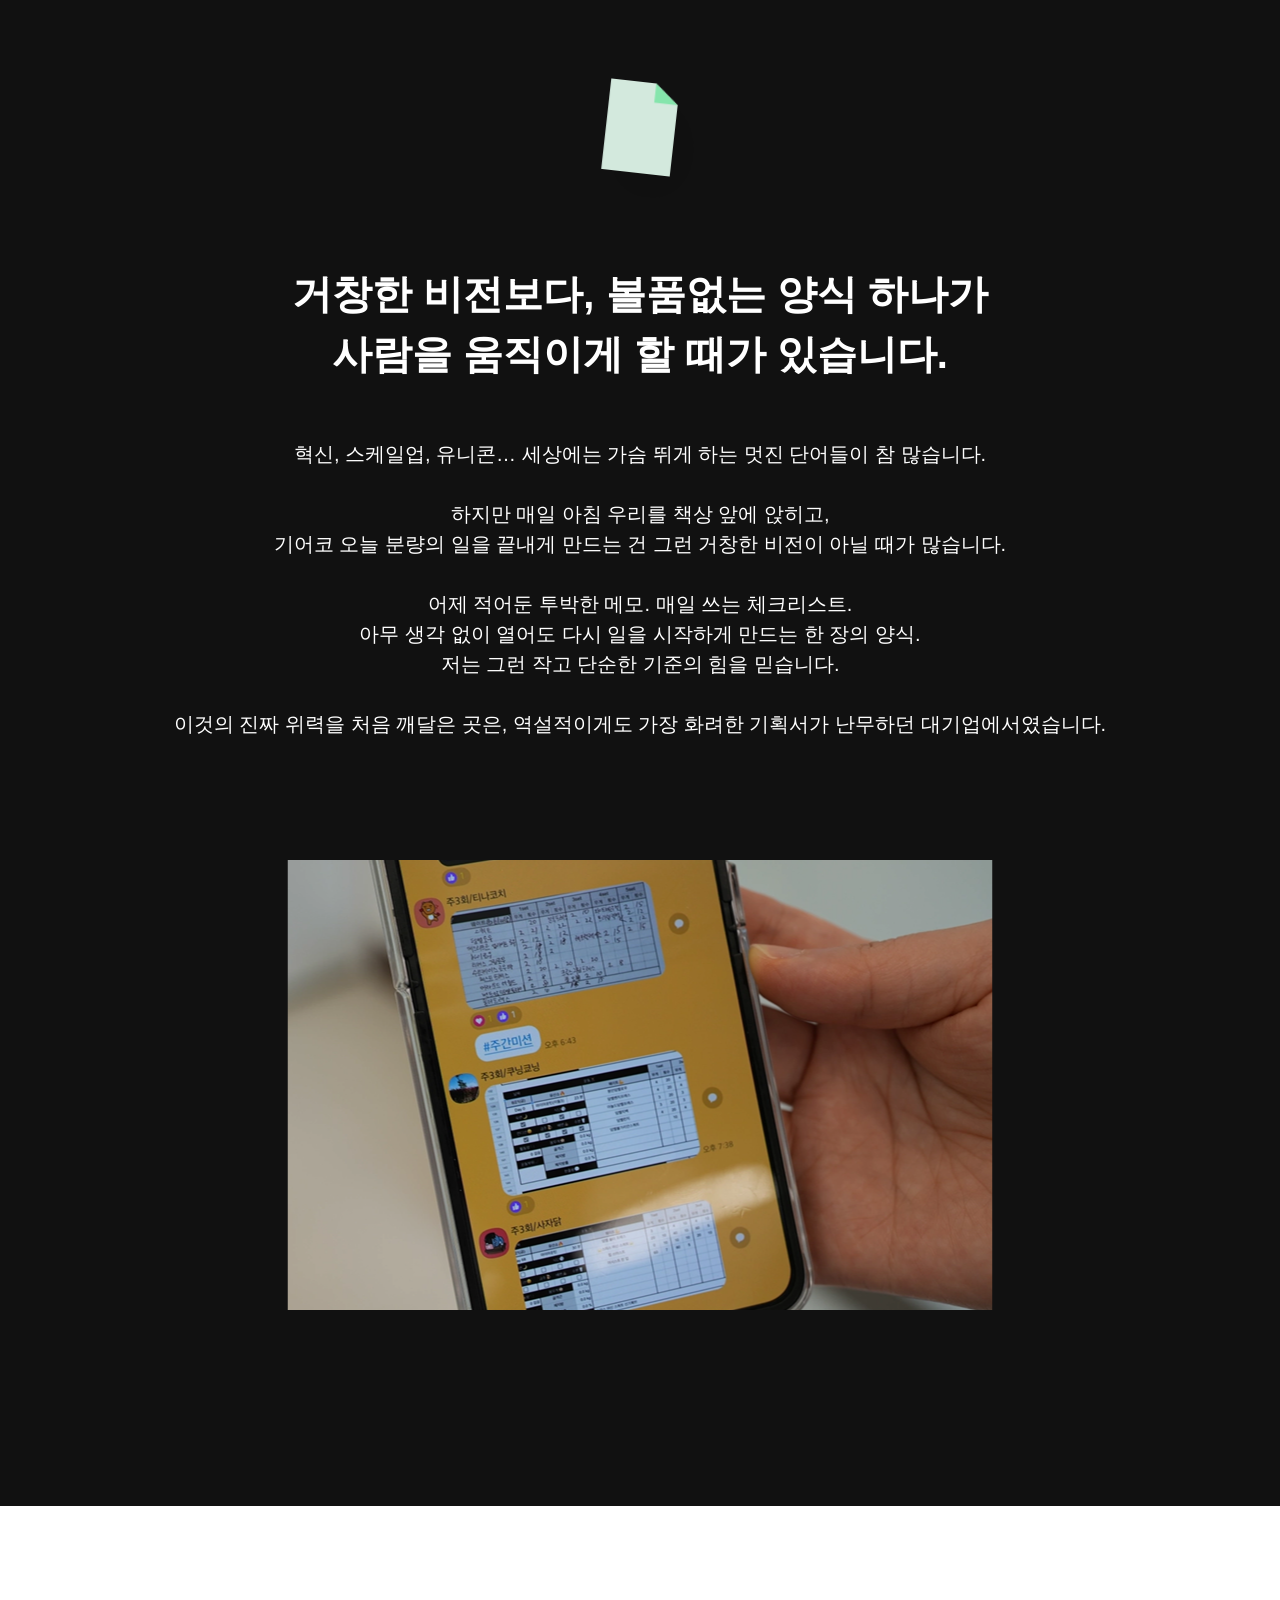
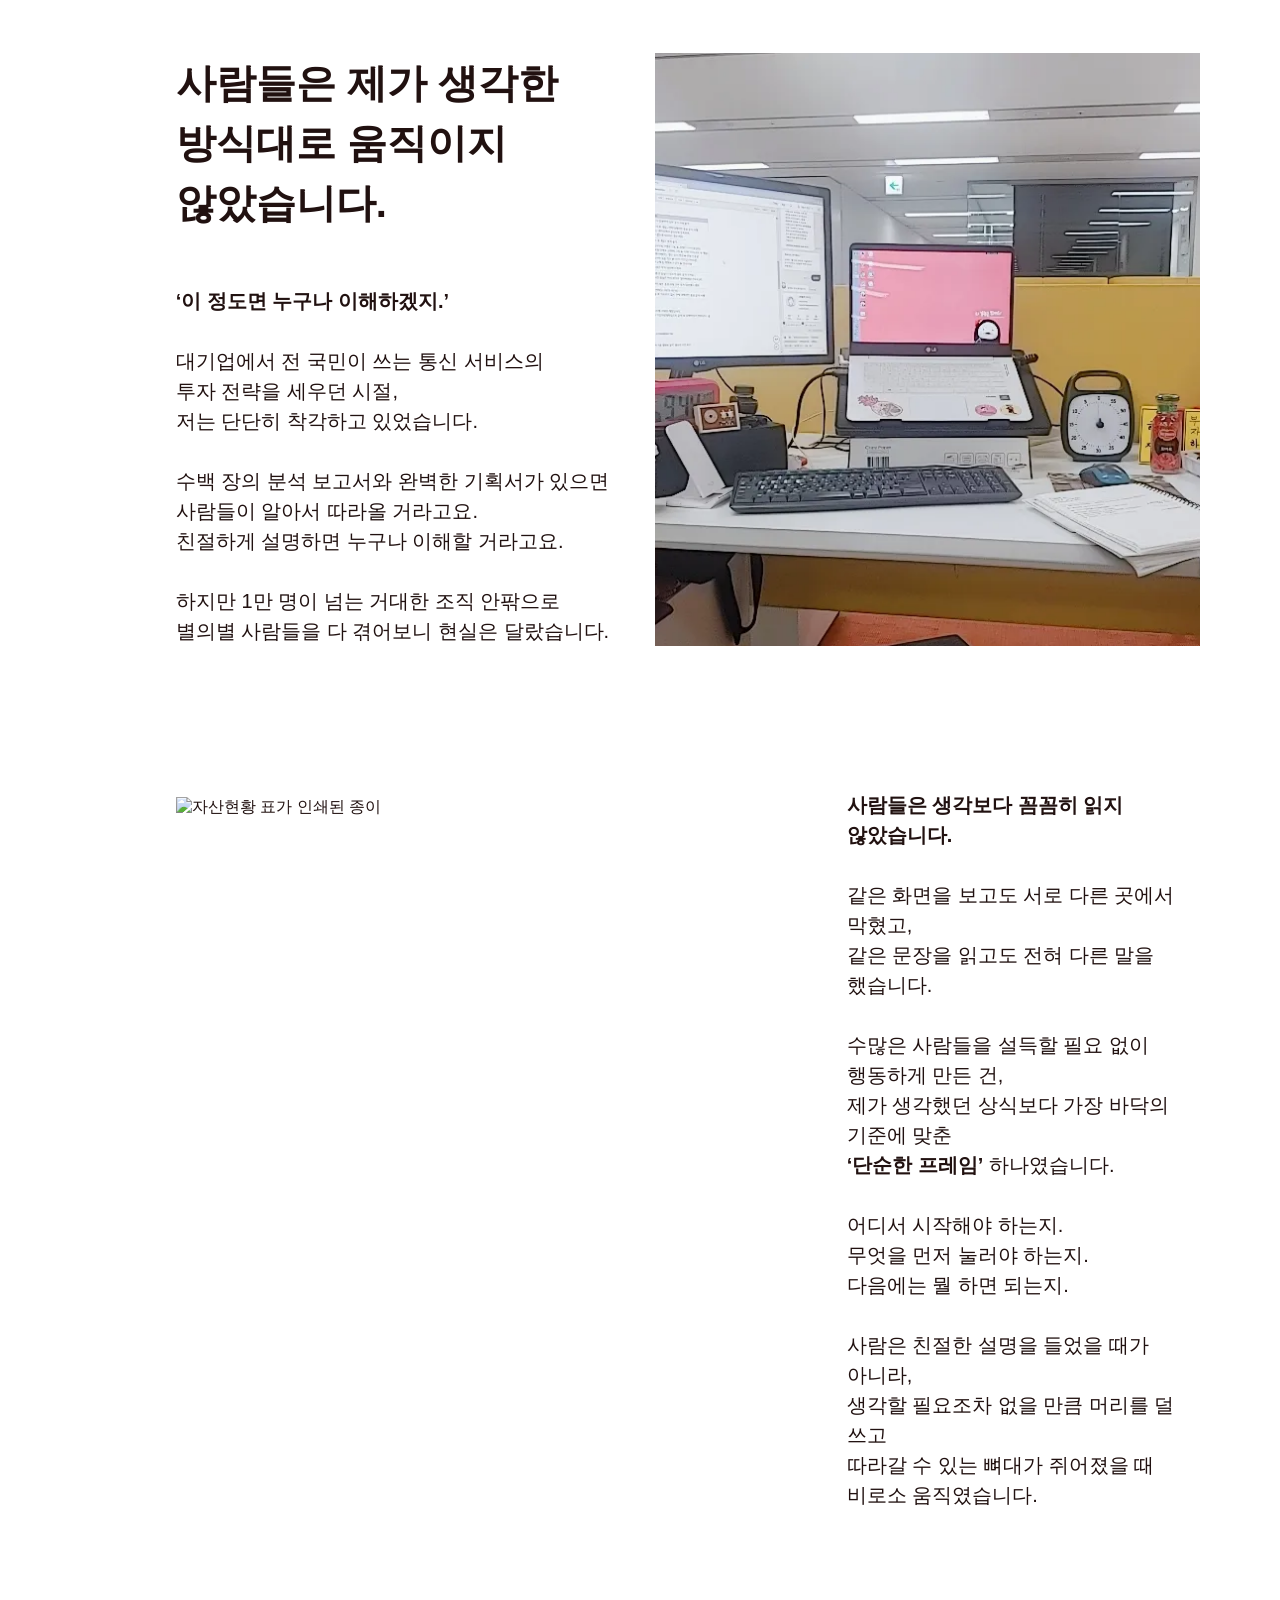
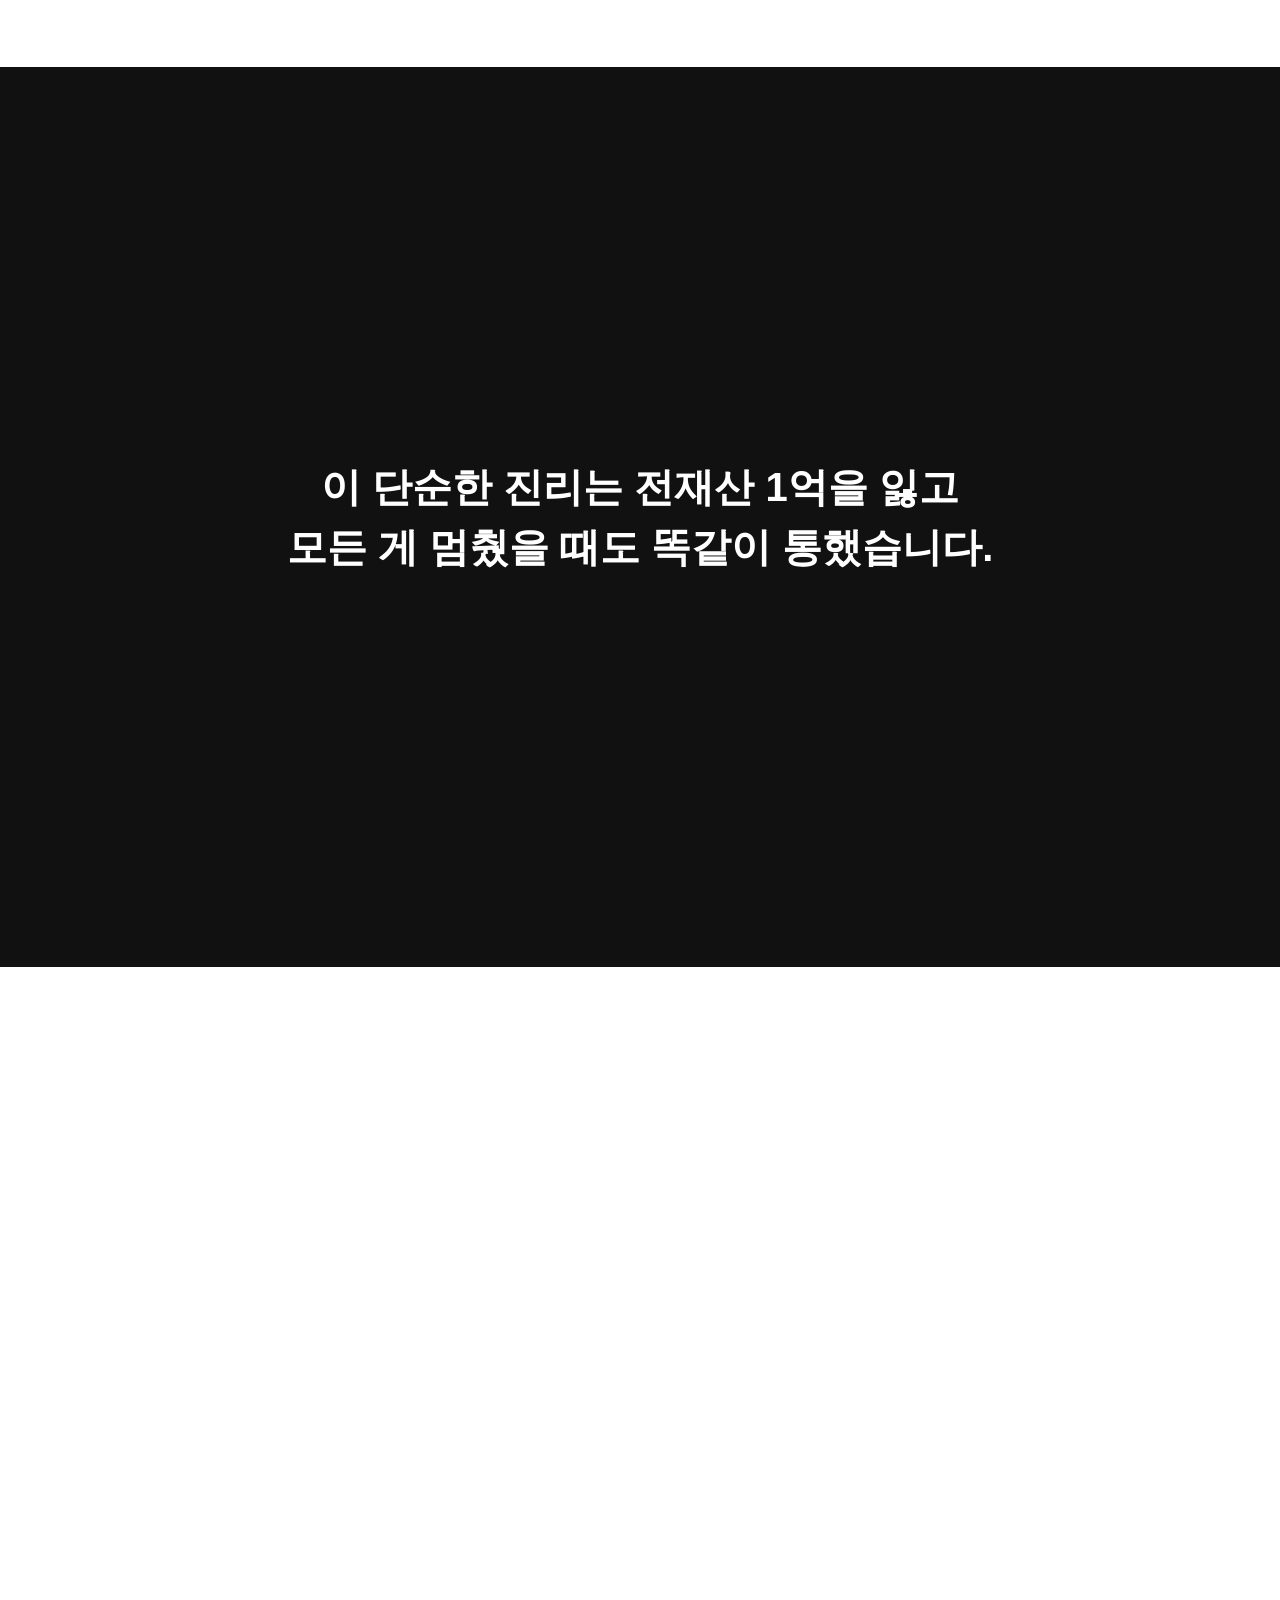
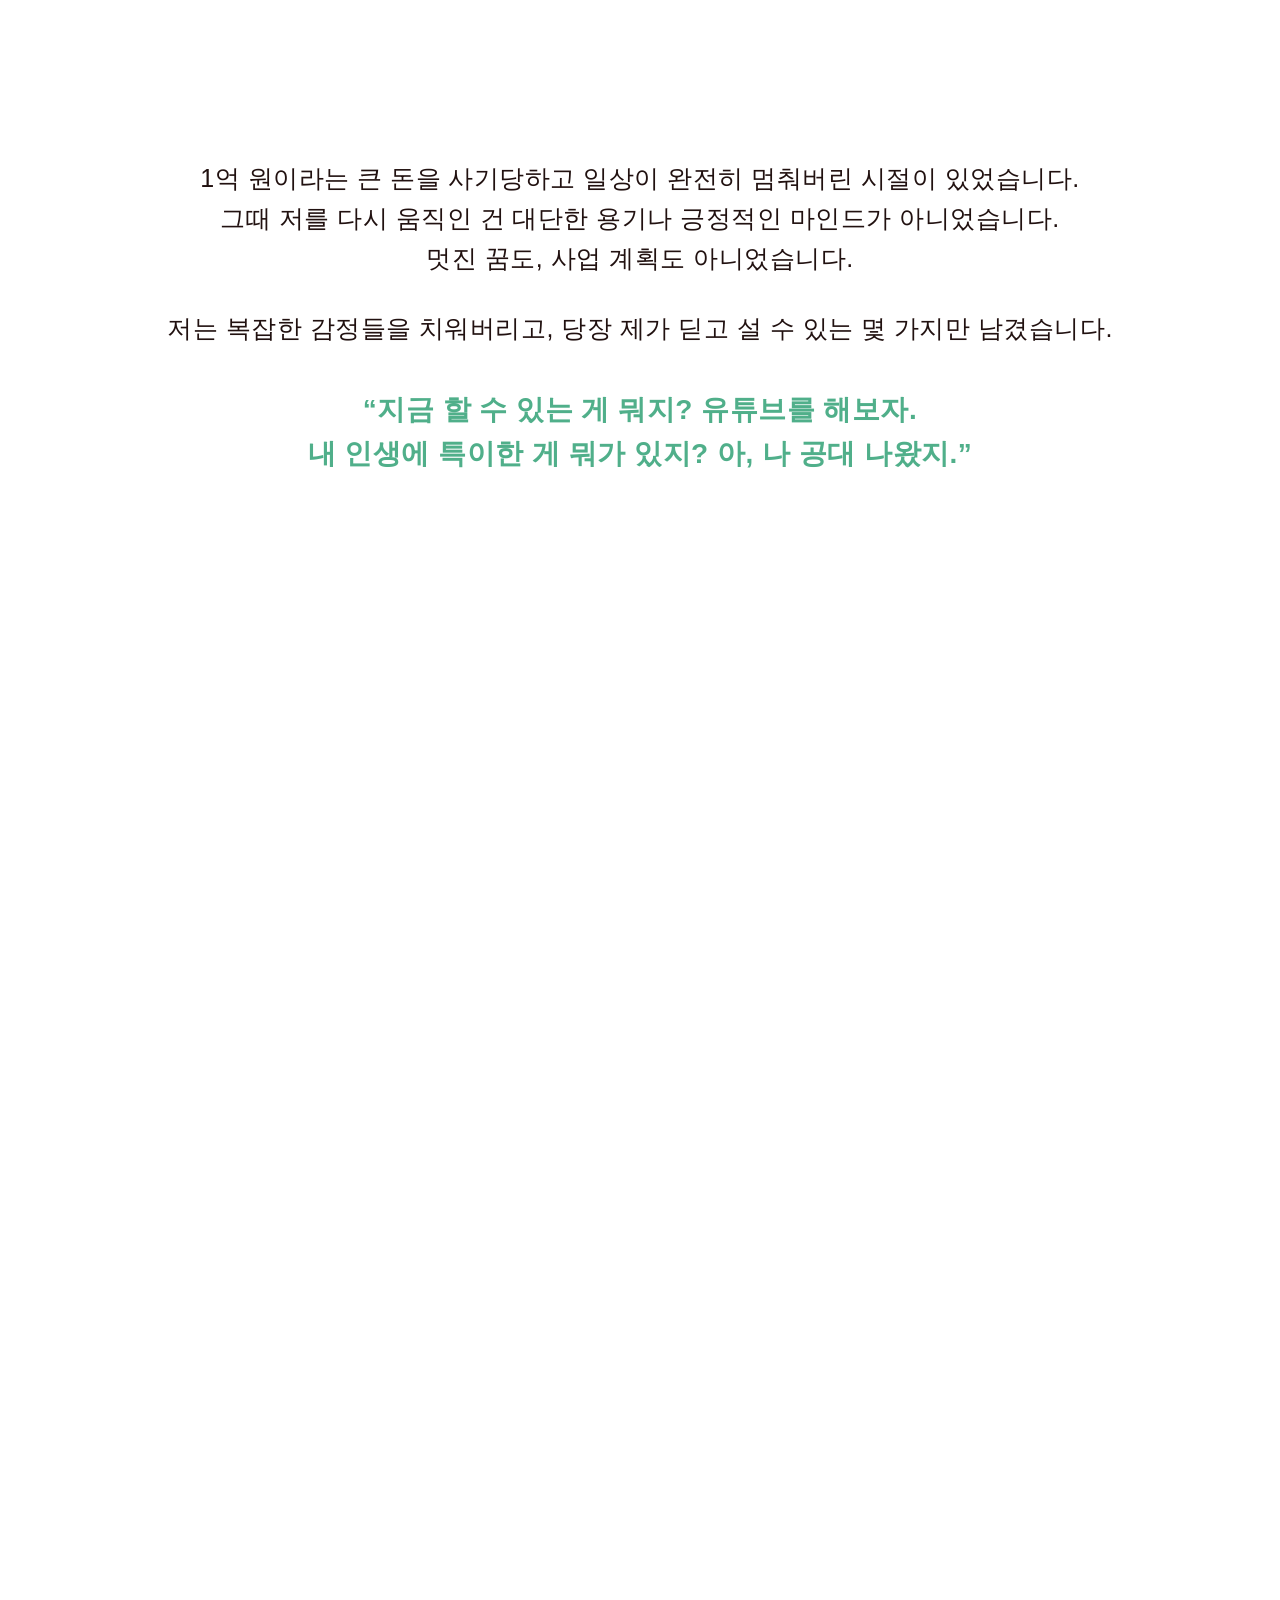
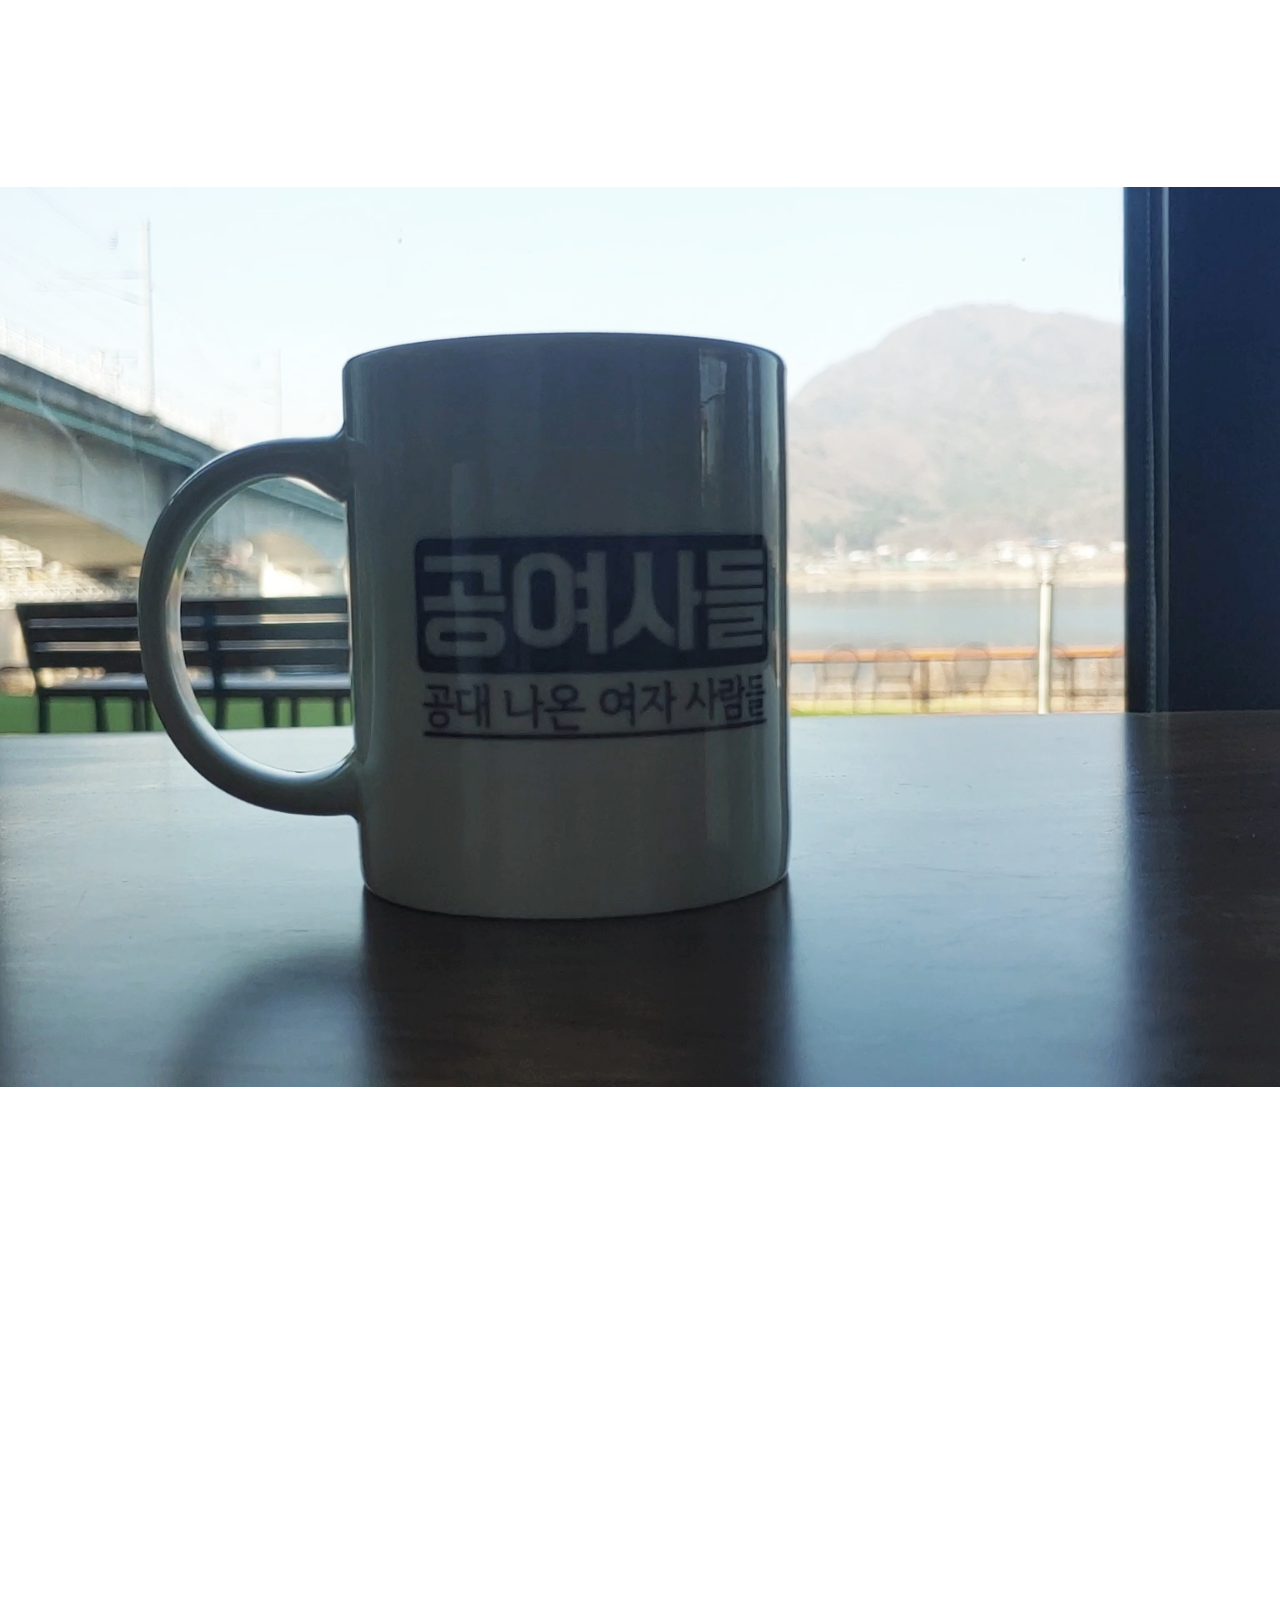
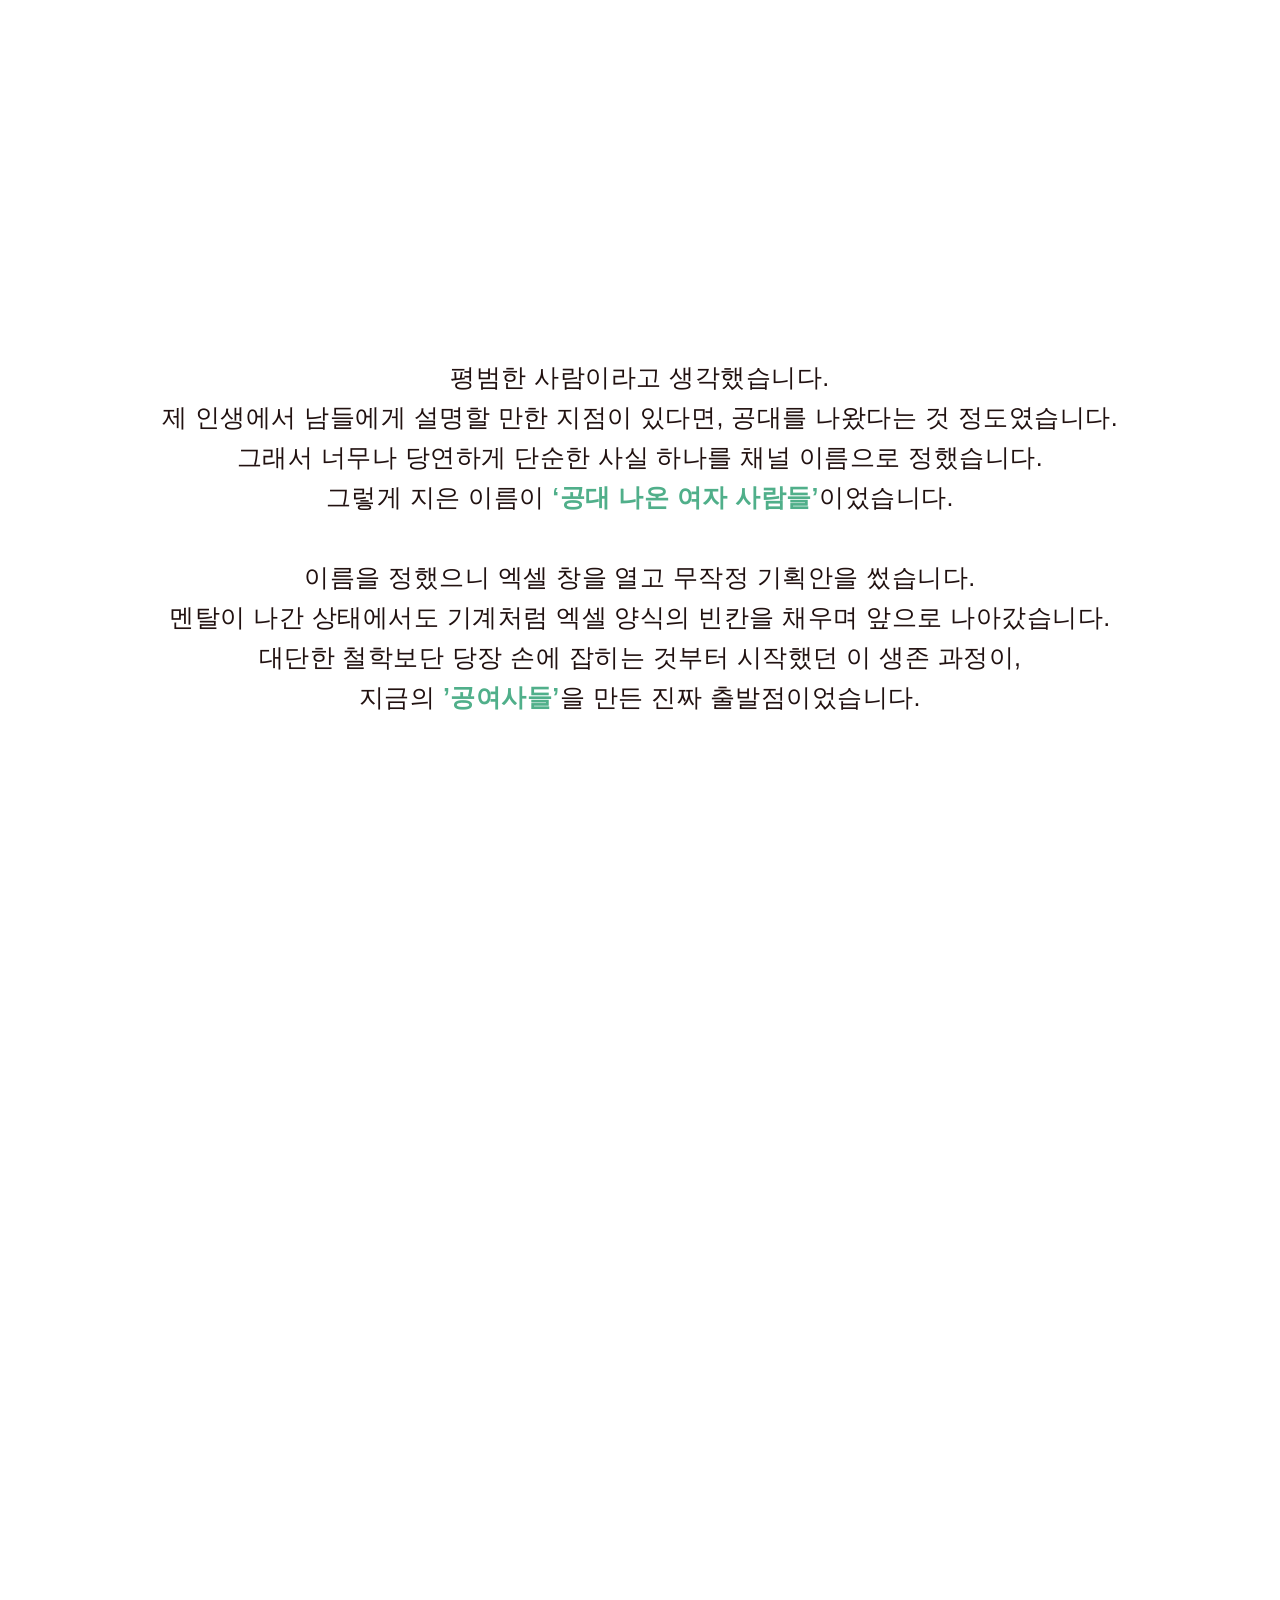
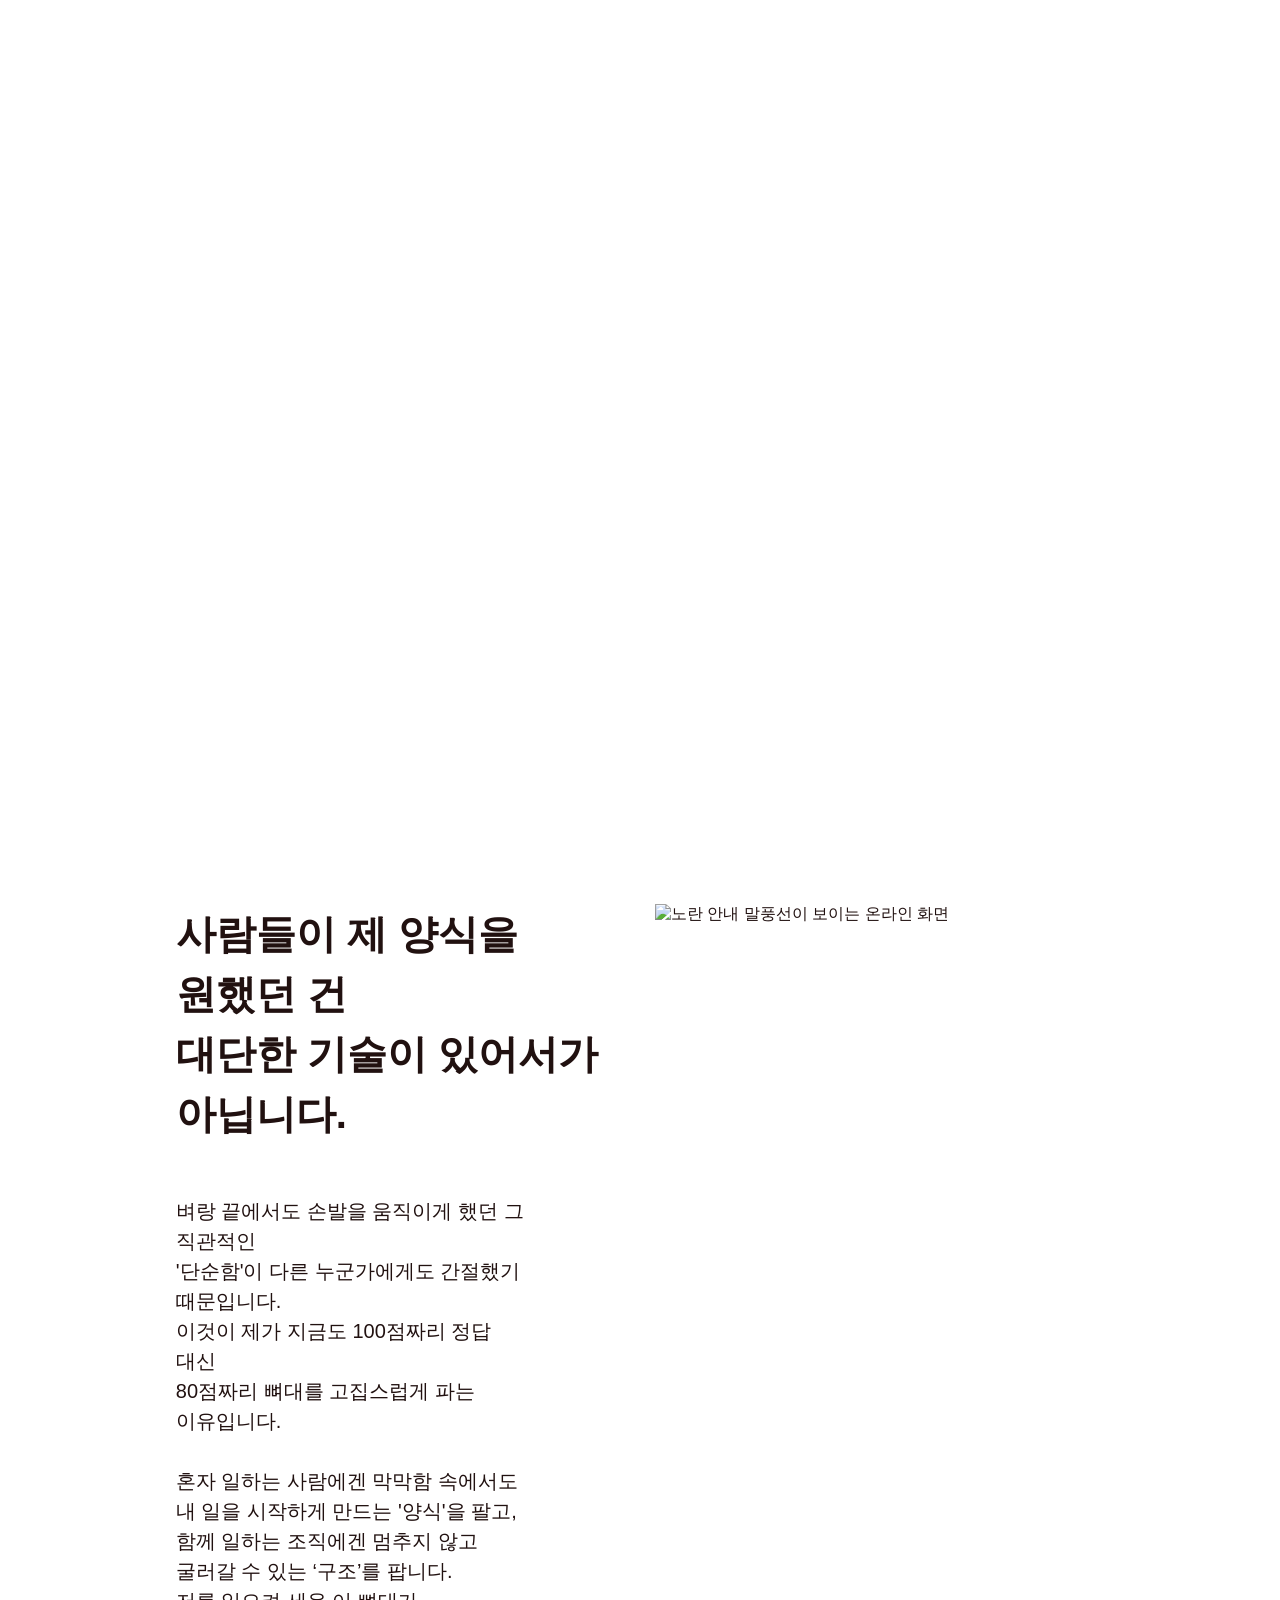
==== index.html @ fac56fa8 "Deploy founder story page" ====
<!doctype html>
<html lang="ko">
  <head>
    <meta charset="utf-8">
    <meta name="viewport" content="width=device-width, initial-scale=1">
    <title>공여사들 | 창립자 스토리</title>
    <link rel="stylesheet" href="styles.css">
  </head>
  <body>
    <div class="page-shell">
      <main>
      <section class="hero dark-section" id="about" data-effect="hero">
        <div class="paper-mark" aria-hidden="true">
          <svg viewBox="0 0 140.09 185" xmlns="http://www.w3.org/2000/svg" role="presentation" focusable="false">
            <polygon points=".09 0 .09 185 140.09 185 140.09 39 92.09 0 .09 0" fill="#d3e9dd"/>
            <path d="M140.09,39h-48V0l48,39Z" fill="#85e5ac"/>
          </svg>
        </div>
        <div class="copy copy-center editorial-copy">
          <h1>거창한 비전보다, 볼품없는 양식 하나가<br>사람을 움직이게 할 때가 있습니다.</h1>
          <p>혁신, 스케일업, 유니콘… 세상에는 가슴 뛰게 하는 멋진 단어들이 참 많습니다.</p>
          <p>하지만 매일 아침 우리를 책상 앞에 앉히고,<br>기어코 오늘 분량의 일을 끝내게 만드는 건 그런 거창한 비전이 아닐 때가 많습니다.</p>
          <p>어제 적어둔 투박한 메모. 매일 쓰는 체크리스트.<br>아무 생각 없이 열어도 다시 일을 시작하게 만드는 한 장의 양식.<br>저는 그런 작고 단순한 기준의 힘을 믿습니다.</p>
          <p>이것의 진짜 위력을 처음 깨달은 곳은, 역설적이게도 가장 화려한 기획서가 난무하던 대기업에서였습니다.</p>
        </div>
        <figure class="hero-phone">
          <img src="1.png?v=20260605-1317" alt="스마트폰 화면 속 공유된 업무 양식 이미지">
        </figure>
      </section>

      <section class="split-section light-section" id="template">
        <div class="copy">
          <h2>사람들은 제가 생각한<br>방식대로 움직이지 않았습니다.</h2>
          <p><strong>‘이 정도면 누구나 이해하겠지.’</strong></p>
          <p>대기업에서 전 국민이 쓰는 통신 서비스의<br>투자 전략을 세우던 시절,<br>저는 단단히 착각하고 있었습니다.</p>
          <p>수백 장의 분석 보고서와 완벽한 기획서가 있으면<br>사람들이 알아서 따라올 거라고요.<br>친절하게 설명하면 누구나 이해할 거라고요.</p>
          <p>하지만 1만 명이 넘는 거대한 조직 안팎으로<br>별의별 사람들을 다 겪어보니 현실은 달랐습니다.</p>
        </div>
        <figure class="image-card reveal reveal-from-right">
          <img src="2.jpg?v=20260605-1317" alt="사무실 책상과 모니터가 놓인 업무 공간">
        </figure>
        <figure class="image-card reveal reveal-from-left">
          <img src="3.png?v=20260605-1317" alt="자산현황 표가 인쇄된 종이">
        </figure>
        <div class="copy">
          <p><strong>사람들은 생각보다 꼼꼼히 읽지 않았습니다.</strong></p>
          <p>같은 화면을 보고도 서로 다른 곳에서 막혔고,<br>같은 문장을 읽고도 전혀 다른 말을 했습니다.</p>
          <p>수많은 사람들을 설득할 필요 없이 행동하게 만든 건,<br>제가 생각했던 상식보다 가장 바닥의 기준에 맞춘<br><strong>‘단순한 프레임’</strong> 하나였습니다.</p>
          <p>어디서 시작해야 하는지.<br>무엇을 먼저 눌러야 하는지.<br>다음에는 뭘 하면 되는지.</p>
          <p>사람은 친절한 설명을 들었을 때가 아니라,<br>생각할 필요조차 없을 만큼 머리를 덜 쓰고<br>따라갈 수 있는 뼈대가 쥐어졌을 때<br>비로소 움직였습니다.</p>
        </div>
      </section>

      <section class="system-title dark-section" id="system" data-effect="panel">
        <div class="copy copy-center editorial-copy">
          <h2>이 단순한 진리는 전재산 1억을 잃고<br>모든 게 멈췄을 때도 똑같이 통했습니다.</h2>
        </div>
      </section>

      <section class="system-image-section">
        <figure class="wide-image rise-image image-four-rise">
          <img src="4.png?v=20260605-1317" alt="노트북 화면에 열린 스프레드시트 업무표">
        </figure>
      </section>

      <section class="quote-section light-section system-quote" data-effect="cover-panel">
        <div class="quote editorial-copy">
          <p>1억 원이라는 큰 돈을 사기당하고 일상이 완전히 멈춰버린 시절이 있었습니다.<br>그때 저를 다시 움직인 건 대단한 용기나 긍정적인 마인드가 아니었습니다.<br>멋진 꿈도, 사업 계획도 아니었습니다.</p>
          <p>저는 복잡한 감정들을 치워버리고, 당장 제가 딛고 설 수 있는 몇 가지만 남겼습니다.</p>
          <strong class="quote-punch reveal">“지금 할 수 있는 게 뭐지? 유튜브를 해보자.<br>내 인생에 특이한 게 뭐가 있지? 아, 나 공대 나왔지.”</strong>
        </div>
      </section>

      <section class="image-panel image-five-section light-section" id="blog">
        <figure class="full-image">
          <img src="5.png?v=20260605-1317" alt="창가에 놓인 공여사들 머그컵">
        </figure>
      </section>

      <section class="text-panel origin-text-section light-section">
        <div class="copy copy-center editorial-copy">
          <p>평범한 사람이라고 생각했습니다.<br>제 인생에서 남들에게 설명할 만한 지점이 있다면, 공대를 나왔다는 것 정도였습니다.<br>그래서 너무나 당연하게 단순한 사실 하나를 채널 이름으로 정했습니다.<br>그렇게 지은 이름이 <strong>‘공대 나온 여자 사람들’</strong>이었습니다.</p>
          <p>이름을 정했으니 엑셀 창을 열고 무작정 기획안을 썼습니다.<br>멘탈이 나간 상태에서도 기계처럼 엑셀 양식의 빈칸을 채우며 앞으로 나아갔습니다.<br>대단한 철학보단 당장 손에 잡히는 것부터 시작했던 이 생존 과정이,<br>지금의 <strong>’공여사들’</strong>을 만든 진짜 출발점이었습니다.</p>
        </div>
      </section>

      <section class="image-panel image-six-section light-section horizontal-cover">
        <div class="horizontal-cover-inner">
          <div class="image-six-caption">
            <p>만약 나에게 딱 맞는 자동차를 원하는 사람한테<br>'네가 타고 싶은 차를 직접 그려봐'라고 하면,<br>제대로 그릴 수 있을까요?</p>
          </div>
          <figure class="full-image">
            <img src="6.png?v=20260605-1317" alt="자동차 내부 대시보드">
          </figure>
        </div>
      </section>

      <section class="text-panel dark-argument-section dark-section horizontal-cover">
        <div class="horizontal-cover-inner">
          <div class="copy copy-center editorial-copy">
            <h2 class="dark-slide reveal">그래서 돈을 더 준대도 100점짜리 맞춤 제작은 안 합니다.</h2>
            <p class="dark-slide reveal">제가 매일 기계처럼 채워 넣던 ‘그 양식’을 보시고<br>"돈을 두 배로 낼 테니, 완벽한 시스템을 짜주세요" 라고 찾아오시는 대표님들이 계십니다.<br>하지만 저는 타협하지 않고 오히려 기능을 덜어내라고 말씀드립니다.</p>
            <p class="dark-slide reveal">맞춤은 생각보다 가치가 없습니다. 나에게 딱 맞는 자동차를 원하는 사람한테<br>'네가 타고 싶은 차를 직접 그려봐'라고 하면, 결국 손도 못 대고 차를 포기할 거거든요.</p>
          </div>
        </div>
      </section>

      <section class="split-section light-section" id="insight">
        <div class="copy">
          <h2>사람들이 제 양식을 원했던 건<br>대단한 기술이 있어서가 아닙니다.</h2>
          <p>벼랑 끝에서도 손발을 움직이게 했던 그 직관적인<br>'단순함'이 다른 누군가에게도 간절했기 때문입니다.<br>이것이 제가 지금도 100점짜리 정답 대신<br>80점짜리 뼈대를 고집스럽게 파는 이유입니다.</p>
          <p>혼자 일하는 사람에겐 막막함 속에서도<br>내 일을 시작하게 만드는 '양식'을 팔고,<br>함께 일하는 조직에겐 멈추지 않고<br>굴러갈 수 있는 ‘구조’를 팝니다.<br>저를 일으켜 세운 이 뼈대가,<br>시작을 앞당기고 끝까지 지속하게 만드는<br>현실적인 무기가 되길 바라면서요.</p>
        </div>
        <figure class="image-card">
          <img src="7.png?v=20260605-1317" alt="노란 안내 말풍선이 보이는 온라인 화면">
        </figure>
      </section>

      <section class="closing light-section">
        <div class="copy copy-center">
          <h2 class="closing-title reveal">앞으로도 제 고집은 변하지 않을 겁니다.</h2>
        </div>
        <figure class="wide-image soft">
          <img src="8.jpg?v=20260605-1317" alt="포스트잇이 붙은 책상 너머 업무 중인 사람">
        </figure>
      </section>

      <section class="motion-scroll-section" aria-label="도형 스크롤 모션">
        <div class="motion-scroll-sticky">
          <div class="motion-copy" aria-live="polite">
            <h2 class="motion-copy-line" data-copy-index="0">버리고</h2>
            <h2 class="motion-copy-line" data-copy-index="1">남기고</h2>
            <h2 class="motion-copy-line" data-copy-index="2">고정하고</h2>
          </div>
          <svg class="motion-canvas" viewBox="0 0 944 708" overflow="visible" role="img" aria-label="흩어진 도형이 원형 시스템으로 정돈되는 스크롤 모션">
            <g class="non-circle-layer"></g>
            <g class="morph-layer"></g>
            <g class="circle-layer"></g>
            <g class="disc-layer"></g>
            <g class="grid-piece-layer"></g>
            <g class="grid-fill-layer"></g>
            <g class="grid-line-layer"></g>
          </svg>
        </div>
      </section>
      </main>
    </div>

    <script src="script.js"></script>
    <script type="module" src="motion-scroll.js"></script>
  </body>
</html>
---- styles.css ----
:root {
  --ink: #211110;
  --dark: #111;
  --paper: #fff;
  --green: #50af8a;
  --page-margin: 80px;
  --grid-gap: 30px;
  --grid-column: calc((100vw - var(--page-margin) * 2 - var(--grid-gap) * 11) / 12);
  --font-body: "Pretendard Variable", "Pretendard", "Apple SD Gothic Neo", "Noto Sans KR", sans-serif;
  --body-size: 20px;
  --body-line: 30px;
  --quote-size: 25px;
  --quote-line: 40px;
  --heading-size: 40px;
  --heading-line: 60px;
  --full-image-hold: 600px;
}

* {
  box-sizing: border-box;
}

html {
  scroll-behavior: smooth;
}

body {
  margin: 0;
  overflow-x: hidden;
  background: var(--paper);
  color: var(--ink);
  font-family: var(--font-body);
  letter-spacing: 0;
  word-break: keep-all;
}

img {
  display: block;
  width: 100%;
  height: 100%;
  object-fit: cover;
}

.page-shell,
main {
  width: 100%;
}

.dark-section {
  background: var(--dark);
  color: #fff;
}

.light-section {
  background: var(--paper);
  color: var(--ink);
}

.copy,
.quote {
  font-size: var(--body-size);
  font-weight: 300;
  line-height: var(--body-line);
}

.light-section .copy,
.light-section .quote {
  font-weight: 400;
}

.light-section strong {
  font-weight: 600;
}

h1,
h2,
p {
  margin: 0;
}

h1,
h2 {
  font-size: var(--heading-size);
  font-weight: 600;
  line-height: var(--heading-line);
  letter-spacing: 0;
}

p + p {
  margin-top: 30px;
}

.copy-center {
  text-align: center;
}

.editorial-copy p,
.editorial-copy strong {
  text-wrap: balance;
}

.hero {
  position: relative;
  min-height: 1506px;
  padding: 0 var(--page-margin);
}

.paper-mark {
  position: absolute;
  top: 82px;
  left: 50%;
  width: 75px;
  height: 91px;
  margin-left: -37.5px;
  transform-origin: 50% 50%;
  animation: paper-intro-sway 2.35s cubic-bezier(.34, 1.56, .64, 1) .14s both;
  backface-visibility: hidden;
}

.paper-mark svg {
  display: block;
  width: 100%;
  height: 100%;
  object-fit: contain;
  filter: drop-shadow(14px 18px 24px rgba(0, 0, 0, .16));
  shape-rendering: auto;
  transform: translateZ(0);
}

@keyframes paper-intro-sway {
  0% {
    transform: rotate(-10deg) scale(.985);
  }

  18% {
    transform: rotate(14deg) scale(1.012);
  }

  35% {
    transform: rotate(2deg) scale(.996);
  }

  52% {
    transform: rotate(10.5deg) scale(1.006);
  }

  70% {
    transform: rotate(4.7deg) scale(.998);
  }

  84% {
    transform: rotate(7.4deg) scale(1.002);
  }

  100% {
    transform: rotate(6.4deg) scale(1);
  }
}

.hero .editorial-copy {
  position: absolute;
  top: 264px;
  left: 50%;
  width: min(100%, 1068px);
  transform: translateX(-50%);
}

.hero h1 {
  width: min(100%, 885px);
  margin: 0 auto 55px;
}

.hero-phone {
  position: absolute;
  top: 860px;
  left: 50%;
  width: min(705px, calc(100vw - var(--page-margin) * 2));
  aspect-ratio: 705 / 450;
  margin: 0;
  overflow: hidden;
  transform: translateX(-50%);
}

.split-section {
  display: grid;
  grid-template-columns: repeat(12, minmax(0, 1fr));
  column-gap: var(--grid-gap);
  width: 100%;
  padding-inline: var(--page-margin);
  padding-bottom: 150px;
}

#template {
  min-height: 1481px;
  padding-top: 147px;
  row-gap: 151px;
}

#template > .copy:first-child {
  grid-column: 2 / span 5;
  grid-row: 1;
  align-self: start;
}

#template > .copy:first-child h2 {
  width: 100%;
  max-width: none;
  margin-bottom: 53px;
}

#template > .copy:first-child p {
  line-height: 30px;
}

#template > .copy:first-child p + p {
  margin-top: 30px;
}

#template > .image-card:nth-of-type(1) {
  grid-column: 7 / span 6;
  grid-row: 1;
  align-self: start;
  min-height: 0;
  margin: 0;
  overflow: hidden;
}

#template > .image-card:nth-of-type(1) img {
  width: 100%;
  height: 100%;
  object-fit: cover;
}

#template > .image-card:nth-of-type(1).reveal {
  transform: translateX(150px);
  transition: opacity 1.35s cubic-bezier(.55, 0, .12, 1), transform 1.35s cubic-bezier(.55, 0, .12, 1);
  will-change: opacity, transform;
}

#template > .image-card:nth-of-type(1).reveal.is-visible {
  transform: translateX(0);
}

#template > .image-card:nth-of-type(2) {
  grid-column: 2 / span 6;
  grid-row: 2;
  align-self: start;
  min-height: 0;
  margin: 0;
  overflow: hidden;
}

#template > .image-card:nth-of-type(2) img {
  width: 100%;
  height: 100%;
  object-fit: cover;
}

#template > .image-card:nth-of-type(2).reveal {
  transform: translateX(-150px);
  transition: opacity 1.35s cubic-bezier(.55, 0, .12, 1), transform 1.35s cubic-bezier(.55, 0, .12, 1);
  will-change: opacity, transform;
}

#template > .image-card:nth-of-type(2).reveal.is-visible {
  transform: translateX(0);
}

#template > .copy:last-child {
  grid-column: 9 / span 4;
  grid-row: 2;
  align-self: start;
  margin-top: -7px;
}

#template > .copy:last-child p + p {
  margin-top: 30px;
}

.system-title {
  position: sticky;
  top: 0;
  z-index: 0;
  display: grid;
  place-items: center;
  min-height: 100vh;
  height: 100vh;
  padding-inline: var(--page-margin);
  margin-bottom: var(--full-image-hold);
}

.system-title h2 {
  margin: 0;
  text-align: center;
}

.system-image-section,
.system-quote,
.image-panel,
.text-panel {
  position: sticky;
  top: 0;
  min-height: 100vh;
  height: 100vh;
}

.system-image-section {
  z-index: 1;
  background: transparent;
}

.system-quote {
  z-index: 2;
}

.image-five-section {
  z-index: 3;
}

.origin-text-section {
  z-index: 4;
}

.image-six-section {
  z-index: 5;
}

.horizontal-cover {
  --cover-x: 100vw;
  overflow: hidden;
  background: transparent;
  contain: paint;
}

.horizontal-cover-inner {
  position: absolute;
  inset: 0;
  width: 100vw;
  min-height: 100vh;
  transform: translate3d(var(--cover-x), 0, 0);
  will-change: transform;
}

.image-six-section .horizontal-cover-inner::before {
  content: "";
  position: absolute;
  inset: 0;
  z-index: 1;
  pointer-events: none;
  background:
    radial-gradient(circle at 78% 13%, rgba(255, 255, 255, .94) 0%, rgba(255, 255, 255, .78) 18%, rgba(255, 255, 255, .38) 38%, rgba(255, 255, 255, 0) 62%),
    linear-gradient(to bottom, rgba(255, 255, 255, .34), rgba(255, 255, 255, 0) 52%);
}

.image-six-caption {
  position: absolute;
  top: 112px;
  right: var(--page-margin);
  z-index: 2;
  width: calc(var(--grid-column) * 5 + var(--grid-gap) * 4);
  max-width: 610px;
  padding-left: 24px;
  border-left: 2px solid rgba(33, 17, 16, .72);
  color: var(--ink);
  text-align: left;
  pointer-events: none;
}

.image-six-caption p {
  margin: 0;
  font-size: 24px;
  font-weight: 500;
  line-height: 38px;
  letter-spacing: 0;
}

.dark-argument-section {
  z-index: 6;
}

.dark-argument-section .horizontal-cover-inner {
  display: grid;
  place-items: center;
  padding-inline: var(--page-margin);
  background: var(--dark);
}

.dark-argument-section .copy {
  position: relative;
  z-index: 1;
}

.system-image-section,
.image-panel {
  overflow: hidden;
  margin-bottom: var(--full-image-hold);
}

.system-quote,
.origin-text-section,
.dark-argument-section {
  margin-bottom: var(--full-image-hold);
}

.system-quote {
  margin-bottom: calc(var(--full-image-hold) + 420px);
}

.origin-text-section {
  margin-bottom: 320px;
}

.dark-argument-section {
  margin-bottom: 1800px;
}

.wide-image,
.full-image {
  width: 100%;
  height: 100vh;
  margin: 0;
  overflow: hidden;
}

.system-quote,
.origin-text-section,
.dark-argument-section {
  display: grid;
  place-items: center;
  padding-inline: var(--page-margin);
}

.quote,
.origin-text-section .copy-center,
.dark-argument-section p {
  width: min(100%, 1055px);
  font-size: var(--quote-size);
  line-height: var(--quote-line);
  letter-spacing: .5px;
}

.quote {
  text-align: center;
}

.quote strong {
  display: block;
  margin-top: 40px;
  color: var(--green);
  font-size: var(--quote-size);
  line-height: var(--quote-line);
}

.quote .quote-punch {
  font-size: calc(var(--quote-size) + 3px);
  line-height: calc(var(--quote-line) + 4px);
  font-weight: 700;
}

.quote .quote-punch.reveal {
  opacity: 0;
  transform: translateY(22px) scale(.985);
  transition: opacity 1.75s cubic-bezier(.22, 1, .36, 1), transform 1.75s cubic-bezier(.22, 1, .36, 1);
}

.quote .quote-punch.reveal.is-visible {
  opacity: 1;
  transform: translateY(0) scale(1);
}

.origin-text-section .copy-center p + p {
  margin-top: 40px;
}

.origin-text-section,
.origin-text-section .copy {
  color: var(--ink);
}

.origin-text-section strong {
  color: var(--green);
}

.dark-argument-section .copy {
  width: min(100%, 1301px);
  max-width: none;
  padding: 0;
  text-align: center;
}

.dark-argument-section h2 {
  margin-bottom: 38px;
}

.dark-argument-section p {
  margin-inline: auto;
  font-weight: 400;
}

.dark-argument-section p + p {
  margin-top: 18px;
}

.dark-argument-section .dark-slide.reveal {
  opacity: 0;
  transform: translateX(82px);
  transition: opacity 1.15s cubic-bezier(.55, 0, .12, 1), transform 1.15s cubic-bezier(.55, 0, .12, 1);
  will-change: opacity, transform;
}

.dark-argument-section.is-title-visible h2.dark-slide.reveal,
.dark-argument-section.is-body-one-visible p.dark-slide.reveal:nth-of-type(1),
.dark-argument-section.is-body-two-visible p.dark-slide.reveal:nth-of-type(2) {
  opacity: 1;
  transform: translateX(0);
}

#insight {
  position: relative;
  z-index: 7;
  background: var(--paper);
  min-height: 922px;
  padding-top: 197px;
}

#insight > .copy:first-child {
  grid-column: 2 / span 4;
  align-self: start;
}

#insight > .copy:first-child h2 {
  width: max-content;
  max-width: calc(var(--grid-column) * 5 + var(--grid-gap) * 4);
  margin-bottom: 52px;
}

#insight > .image-card {
  grid-column: 7 / span 6;
  align-self: start;
  min-height: 0;
  margin: 0;
  overflow: hidden;
}

#insight > .image-card img {
  width: 100%;
  height: 100%;
  object-fit: cover;
}

.closing {
  position: relative;
  z-index: 8;
  background: var(--paper);
  min-height: 966px;
  padding-top: 0;
  text-align: center;
}

.closing .copy-center {
  position: relative;
  z-index: 2;
  width: min(100%, 705px);
  margin: 0 auto;
  padding-top: 0;
}

.closing-title.reveal {
  opacity: 0;
  transform: translateY(34px);
  transition: opacity 1.85s cubic-bezier(.22, 1, .36, 1), transform 1.85s cubic-bezier(.22, 1, .36, 1);
  will-change: opacity, transform;
}

.closing-title.reveal.is-visible {
  opacity: 1;
  transform: translateY(0);
}

.closing .soft {
  position: relative;
  width: 100%;
  height: 100vh;
  margin-top: 14px;
  filter: none;
}

.closing .soft::before {
  content: "";
  position: absolute;
  inset: 0;
  z-index: 1;
  pointer-events: none;
  background: linear-gradient(to bottom, #fff 0%, rgba(255, 255, 255, .96) 7%, rgba(255, 255, 255, 0) 40%);
}

.closing .soft img {
  position: relative;
  z-index: 0;
}

.motion-scroll-section {
  position: relative;
  z-index: 9;
  min-height: 720vh;
  background: var(--paper);
}

.motion-scroll-sticky {
  position: sticky;
  top: 0;
  display: grid;
  place-items: center;
  width: min(100vw, 1180px);
  height: 100vh;
  min-height: 620px;
  margin: 0 auto;
  overflow: hidden;
}

.motion-canvas {
  display: block;
  width: 100%;
  height: 100%;
  overflow: visible;
}

.motion-copy {
  position: absolute;
  top: clamp(54px, 9vh, 104px);
  left: 50%;
  z-index: 2;
  width: min(86vw, 760px);
  min-height: 72px;
  transform: translateX(-50%);
  text-align: center;
  pointer-events: none;
}

.motion-copy-line {
  position: absolute;
  inset: 0;
  margin: 0;
  color: var(--ink);
  font-size: clamp(30px, 4.2vw, 40px);
  font-weight: 600;
  line-height: 1.5;
  letter-spacing: 0;
  opacity: 0;
  transform: none;
  will-change: opacity;
}

.shape-node,
.goo-merge,
.goo-node,
.morph-asset,
.grid-piece,
.grid-cell,
.disc-node,
.grid-line {
  will-change: transform, opacity, fill, d;
}

.shape-node {
  transform-box: fill-box;
  transform-origin: center;
}

.goo-merge,
.goo-node,
.disc-node,
.grid-piece,
.grid-cell {
  fill: #85e5ac;
}

.grid-cell {
  stroke: none;
}

.grid-line {
  stroke: #111;
  stroke-width: 1.85;
  fill: none;
  stroke-linecap: butt;
  stroke-linejoin: miter;
  shape-rendering: geometricPrecision;
  vector-effect: non-scaling-stroke;
}

.reveal {
  opacity: 0;
  transform: translateY(28px);
  transition: opacity .8s ease, transform .8s ease;
}

.copy.reveal,
.quote.reveal {
  opacity: 1;
  transform: none;
  transition: none;
}

.hero-phone.reveal {
  transform: translate(-50%, 120px);
  transition: opacity 1s cubic-bezier(.22, 1, .36, 1), transform 1s cubic-bezier(.22, 1, .36, 1);
}

.image-four-rise.reveal {
  opacity: 1;
  transform: translateY(100vh);
  transition: none;
  will-change: transform;
}

.reveal-from-right {
  transform: translateX(72px);
}

.reveal-from-left {
  transform: translateX(-72px);
}

.reveal.is-visible {
  opacity: 1;
  transform: translateY(0);
}

.hero-phone.reveal.is-visible {
  transform: translate(-50%, 0);
}

.reveal-from-right.is-visible,
.reveal-from-left.is-visible {
  transform: translateX(0);
}

@media (max-width: 1100px) {
  :root {
    --heading-size: 34px;
    --heading-line: 50px;
    --quote-size: 21px;
    --quote-line: 34px;
  }
}

@media (max-width: 820px) {
  :root {
    --body-size: 16px;
    --body-line: 26px;
    --heading-size: 28px;
    --heading-line: 40px;
    --quote-size: 18px;
    --quote-line: 30px;
  }

  .hero {
    min-height: auto;
    padding-top: 72px;
    padding-bottom: 92px;
  }

  .paper-mark {
    width: 70px;
    height: 90px;
    margin-left: -35px;
  }

  .hero .editorial-copy {
    margin-top: 48px;
  }

  .hero-phone {
    margin-top: 72px;
  }

  .image-six-caption {
    top: 72px;
    right: var(--page-margin);
    left: var(--page-margin);
    width: auto;
    max-width: none;
  }

  .image-six-caption p {
    font-size: 18px;
    line-height: 30px;
  }

  .split-section {
    grid-template-columns: 1fr;
    padding-inline: var(--page-margin);
  }

  #template,
  #insight {
    min-height: auto;
    padding-top: 88px;
    padding-bottom: 88px;
    row-gap: 48px;
  }

  #template > *,
  #insight > * {
    grid-column: 1 !important;
    grid-row: auto !important;
  }

  #template > .copy:first-child h2,
  #insight > .copy:first-child h2 {
    width: auto;
    max-width: none;
  }

  .system-title {
    min-height: 300px;
  }

  .system-image-section,
  .system-quote,
  .image-panel,
  .text-panel,
  .wide-image,
  .full-image {
    min-height: 100vh;
    height: 100vh;
  }
}
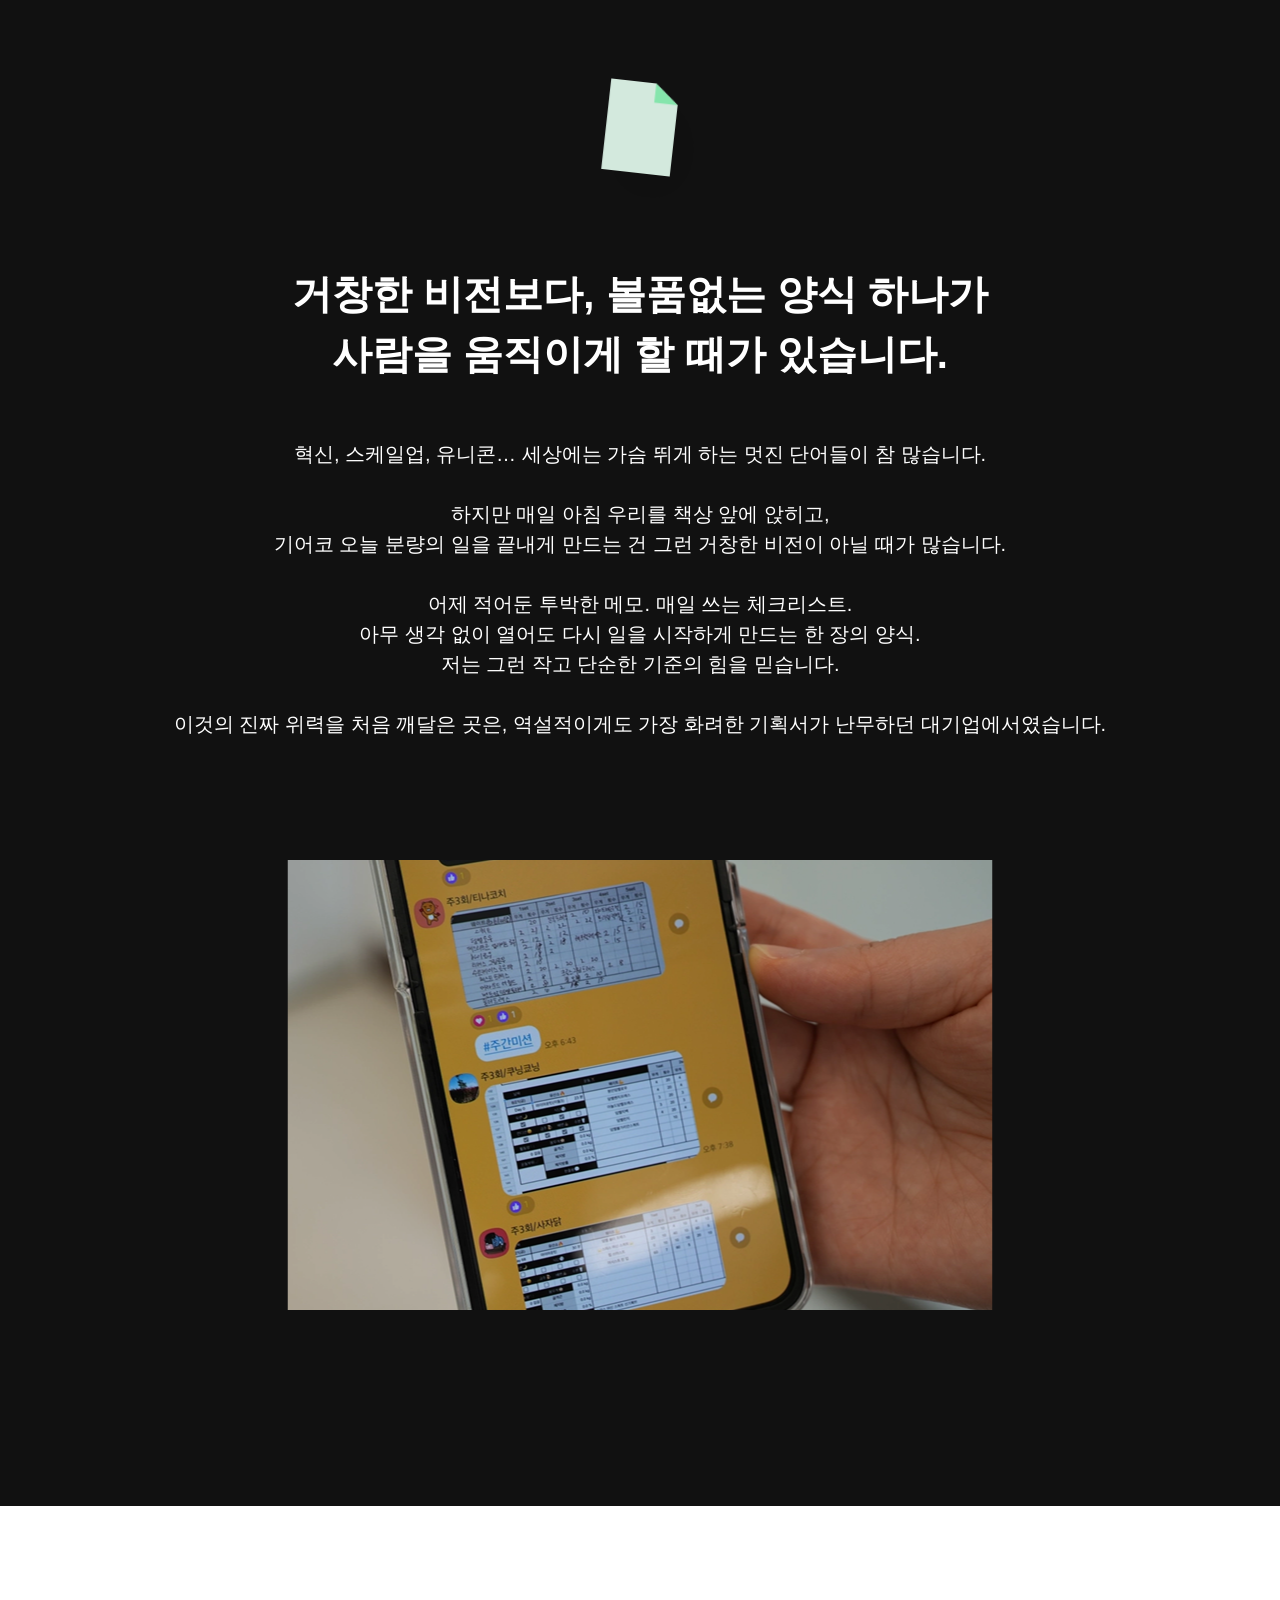
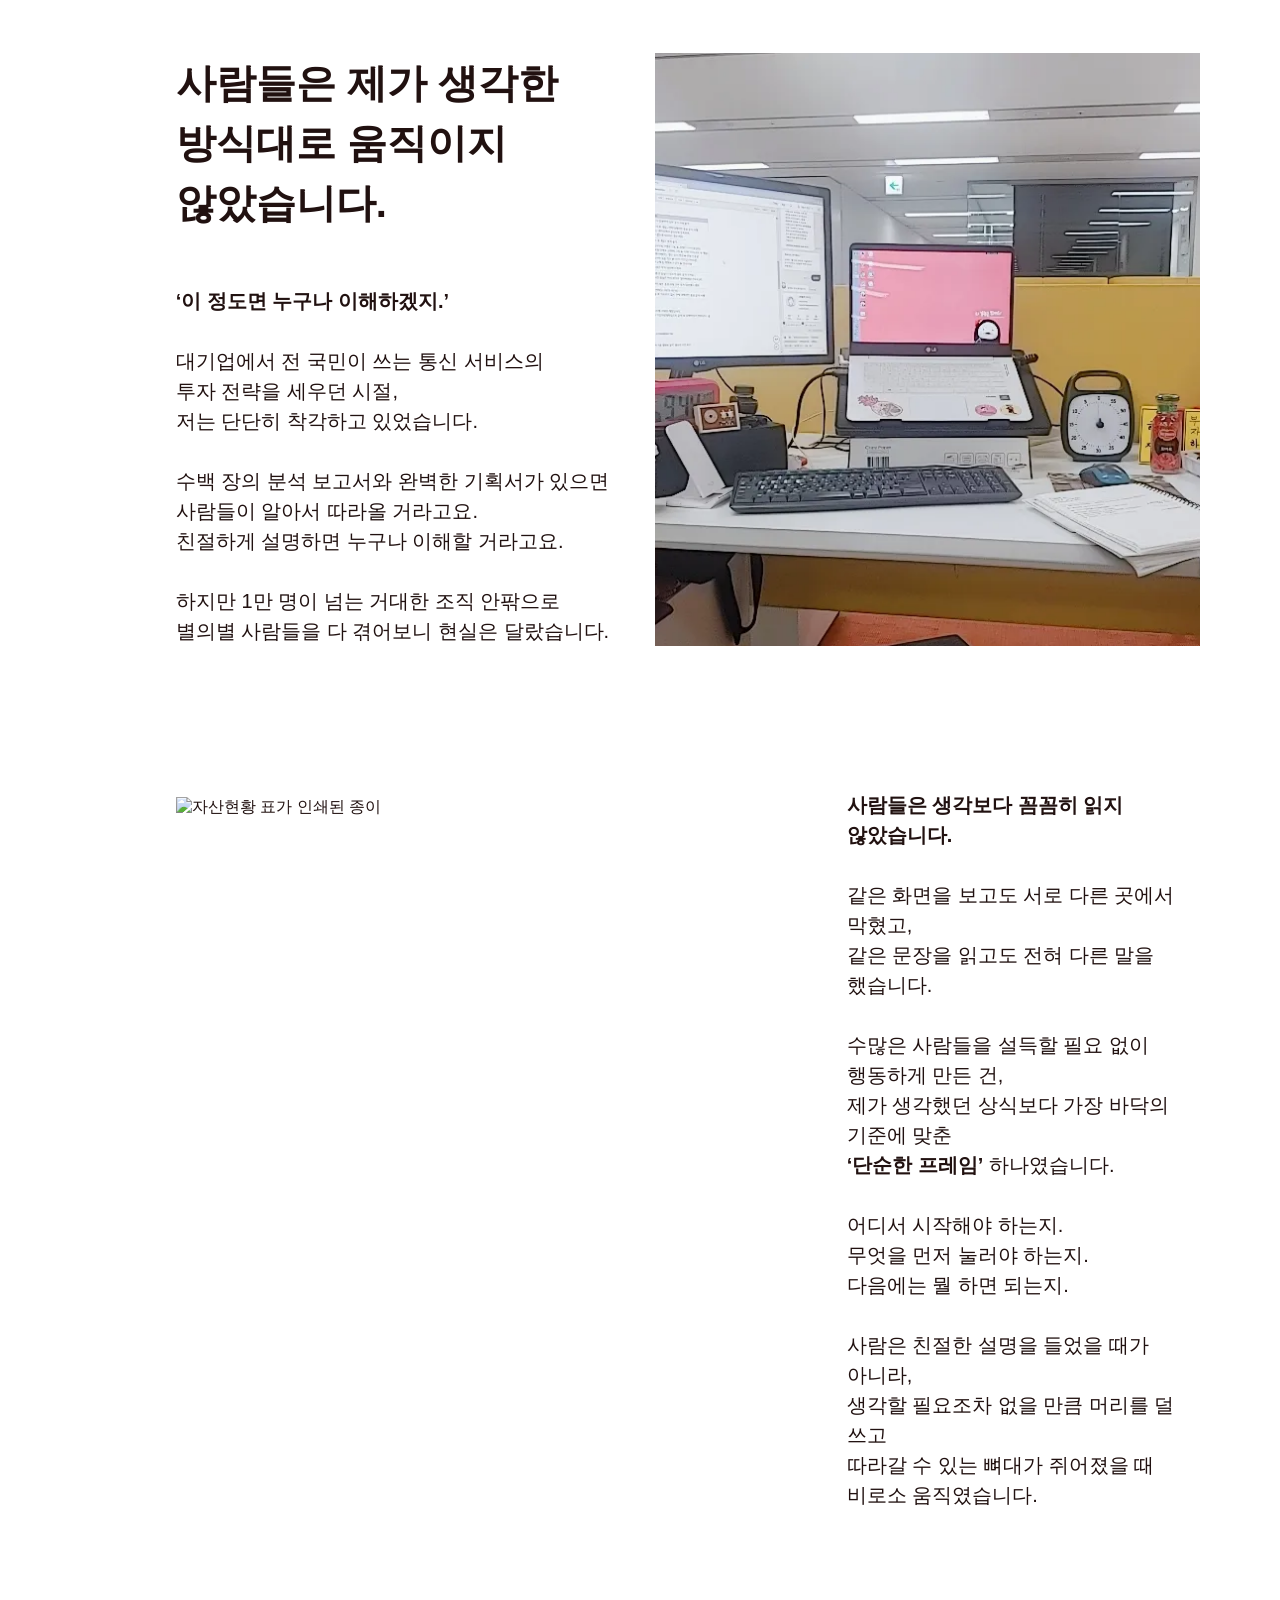
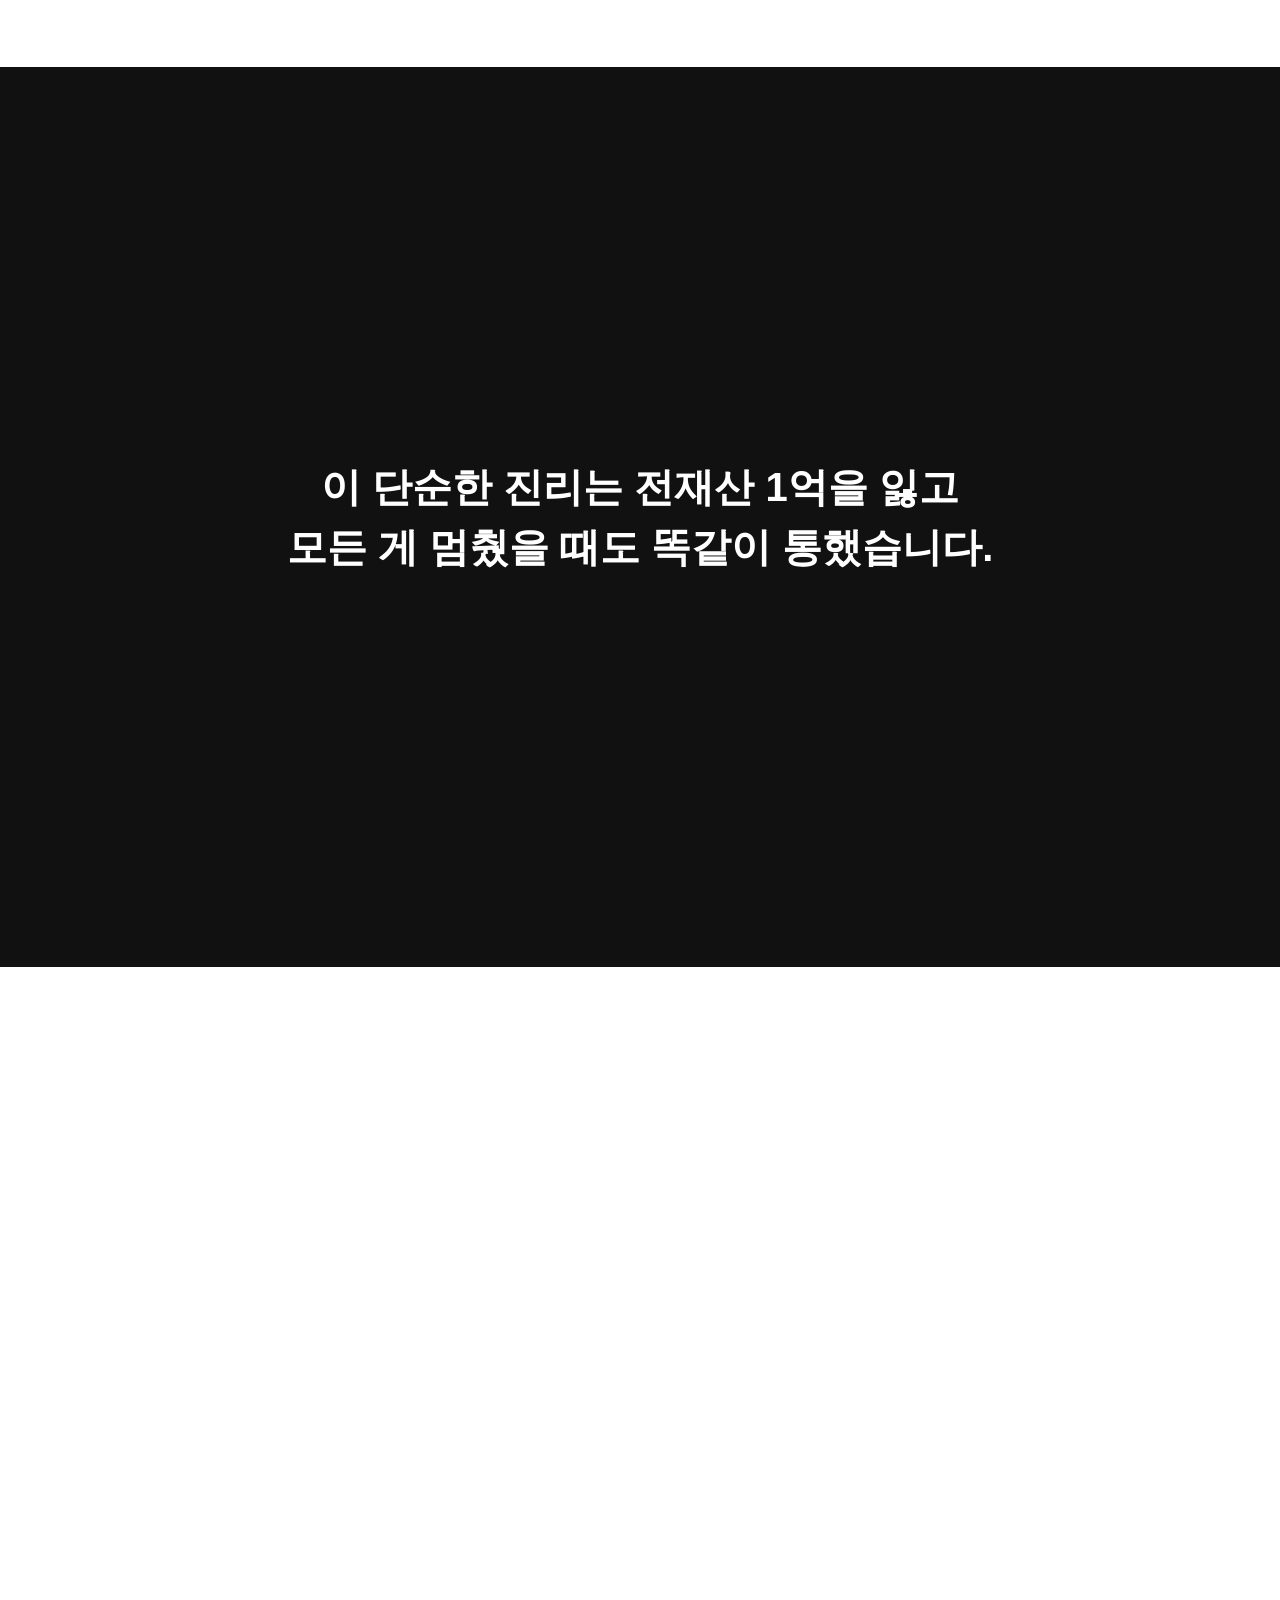
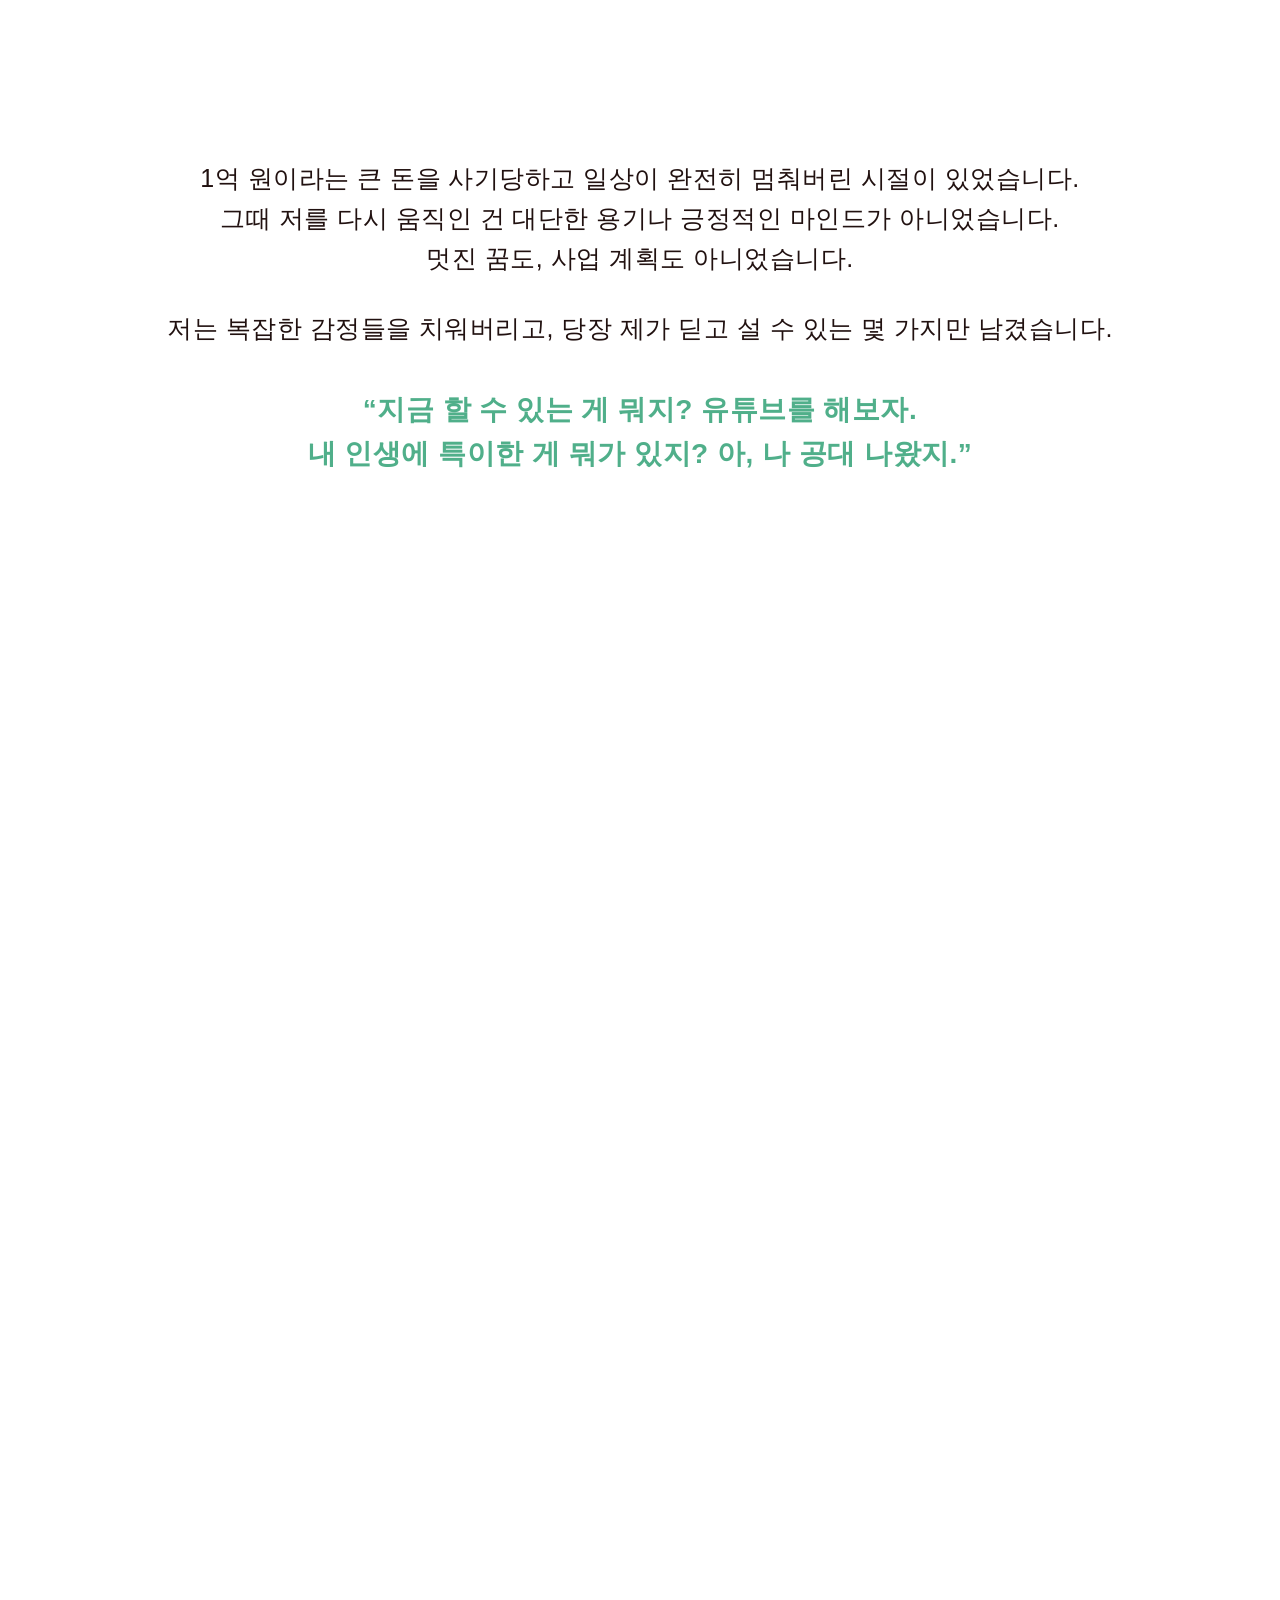
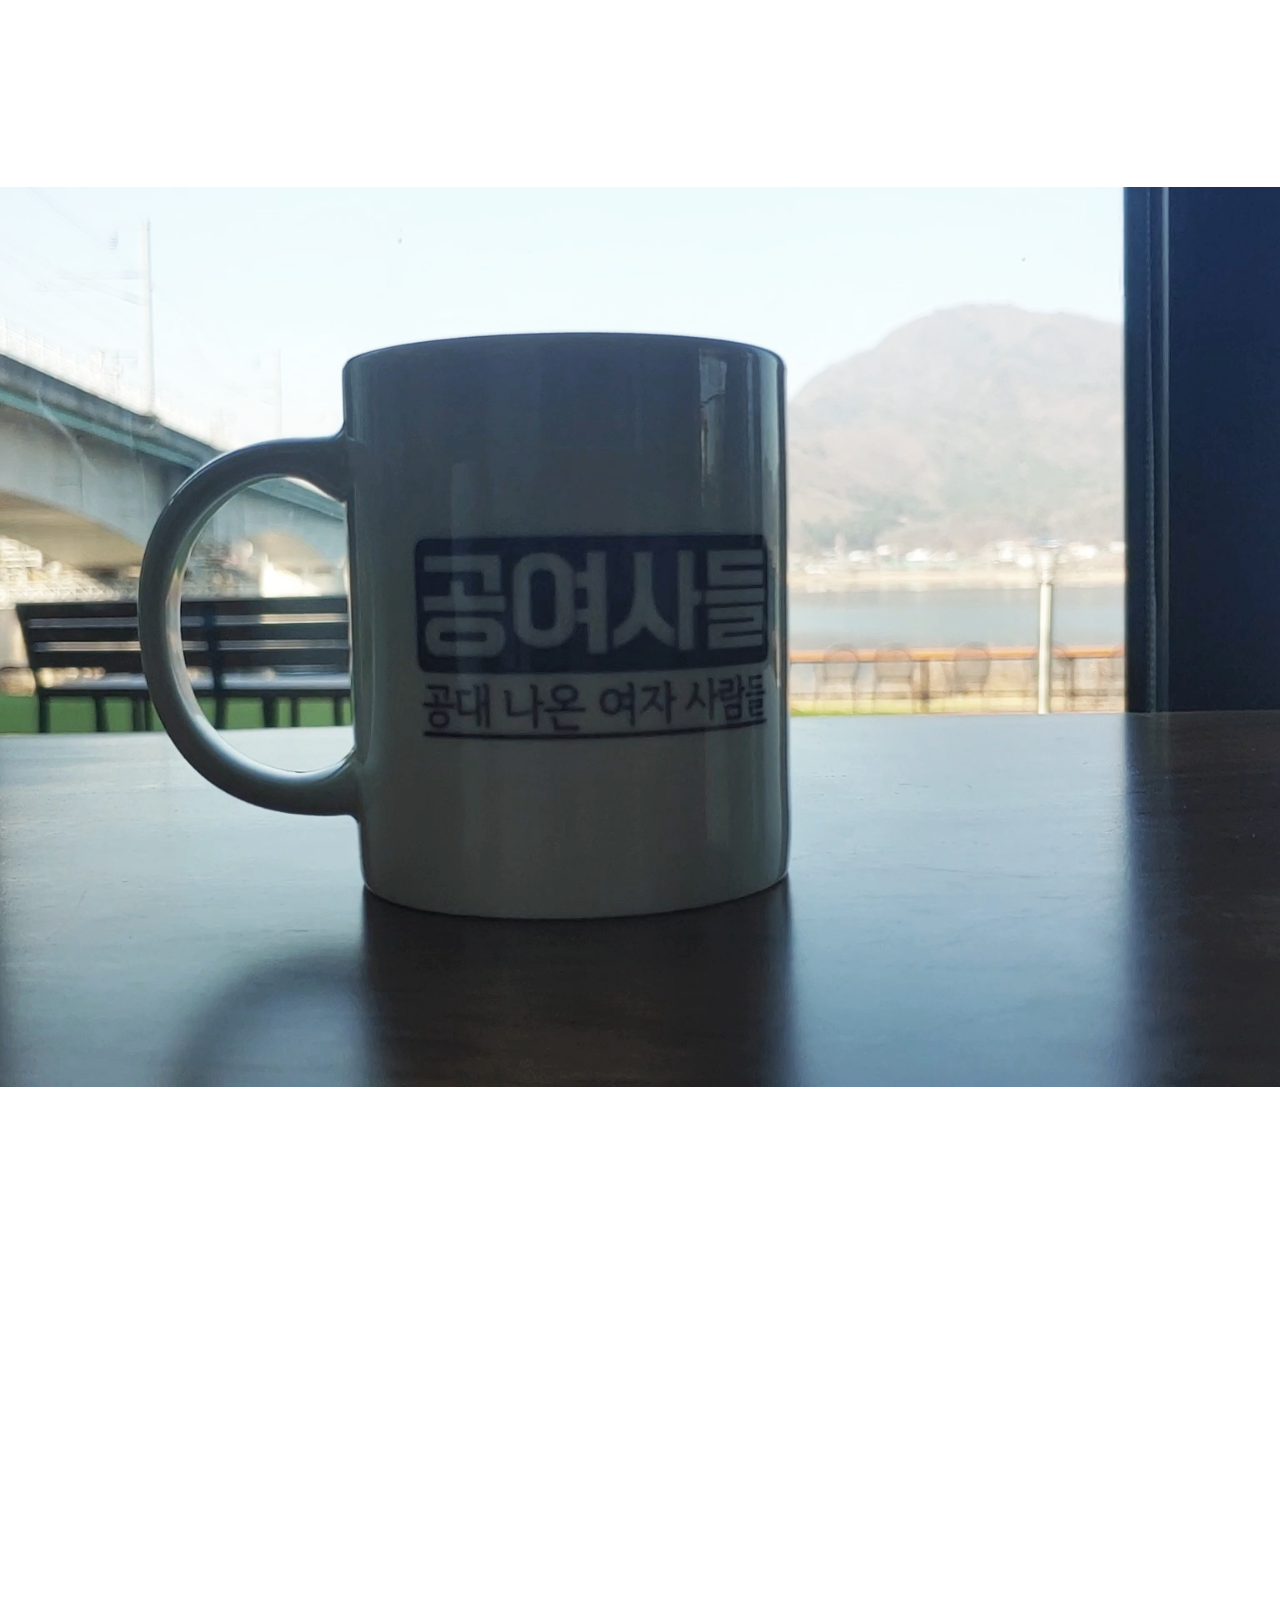
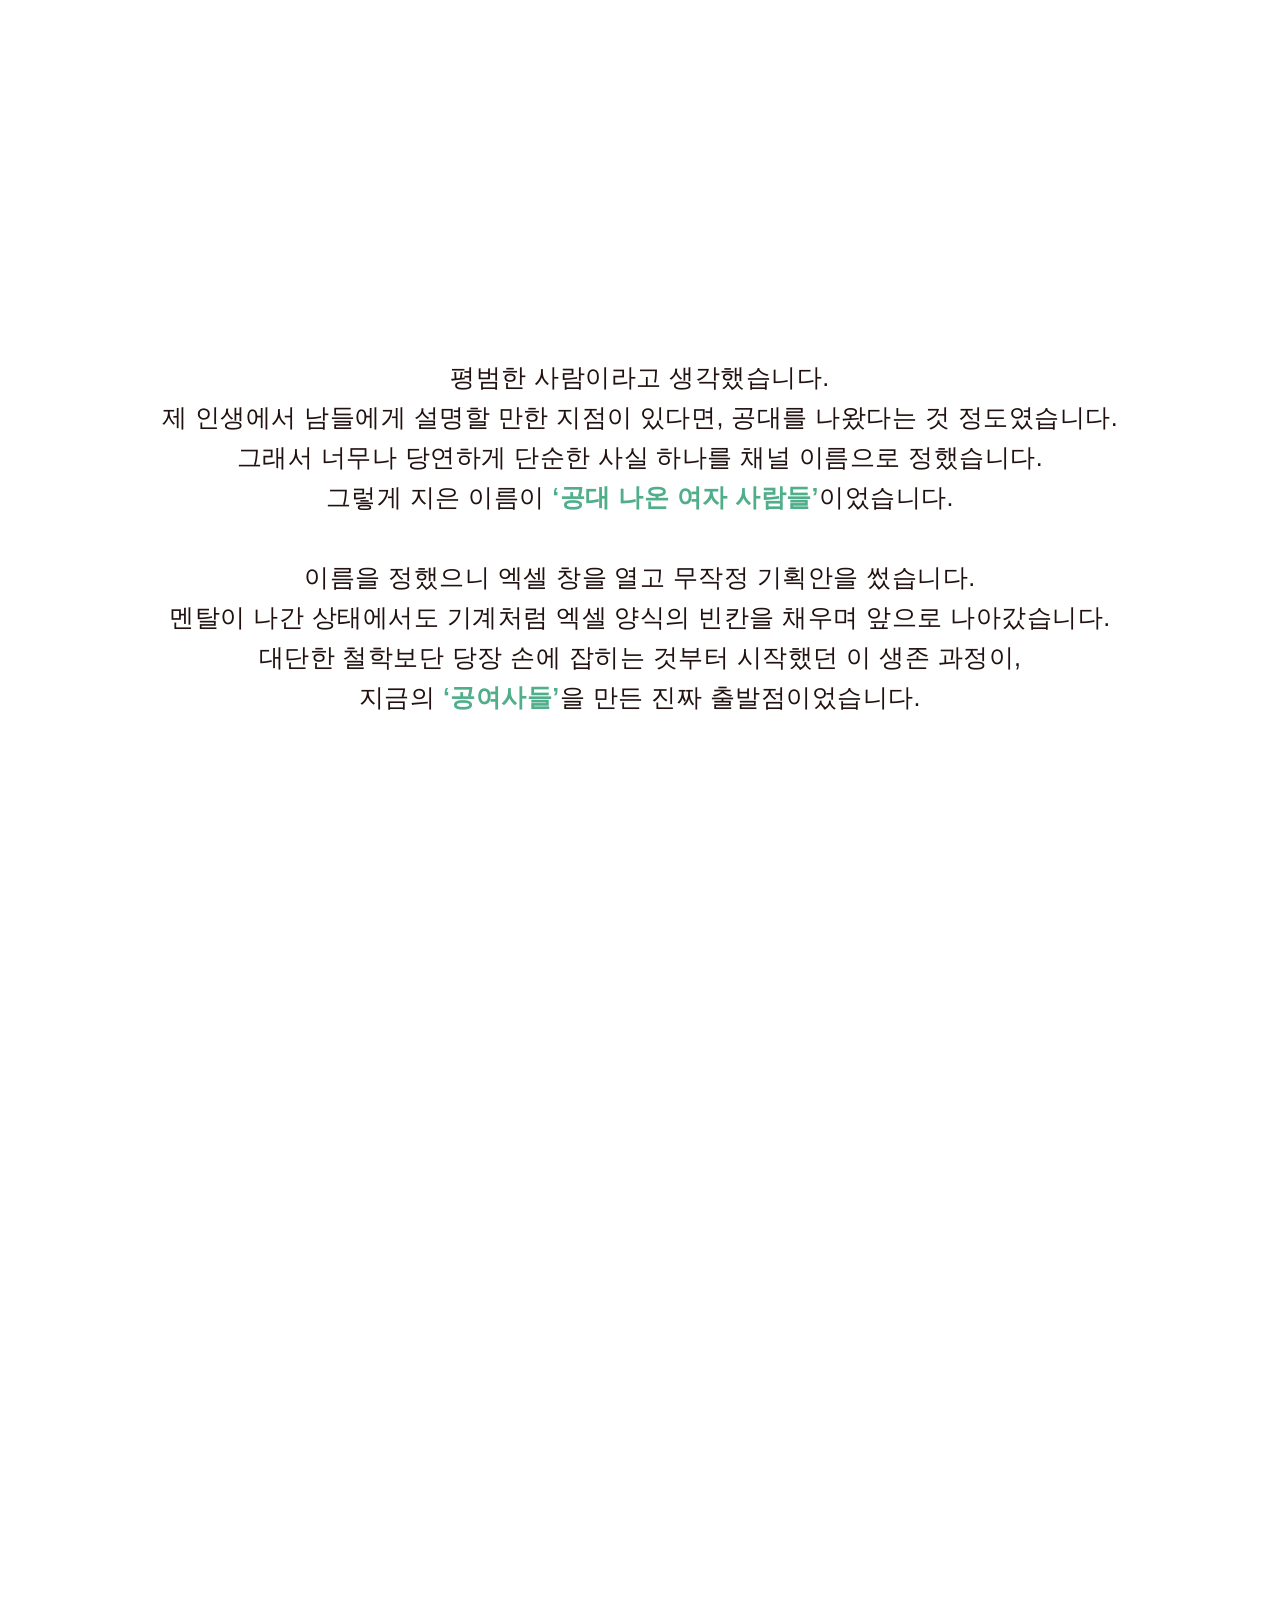
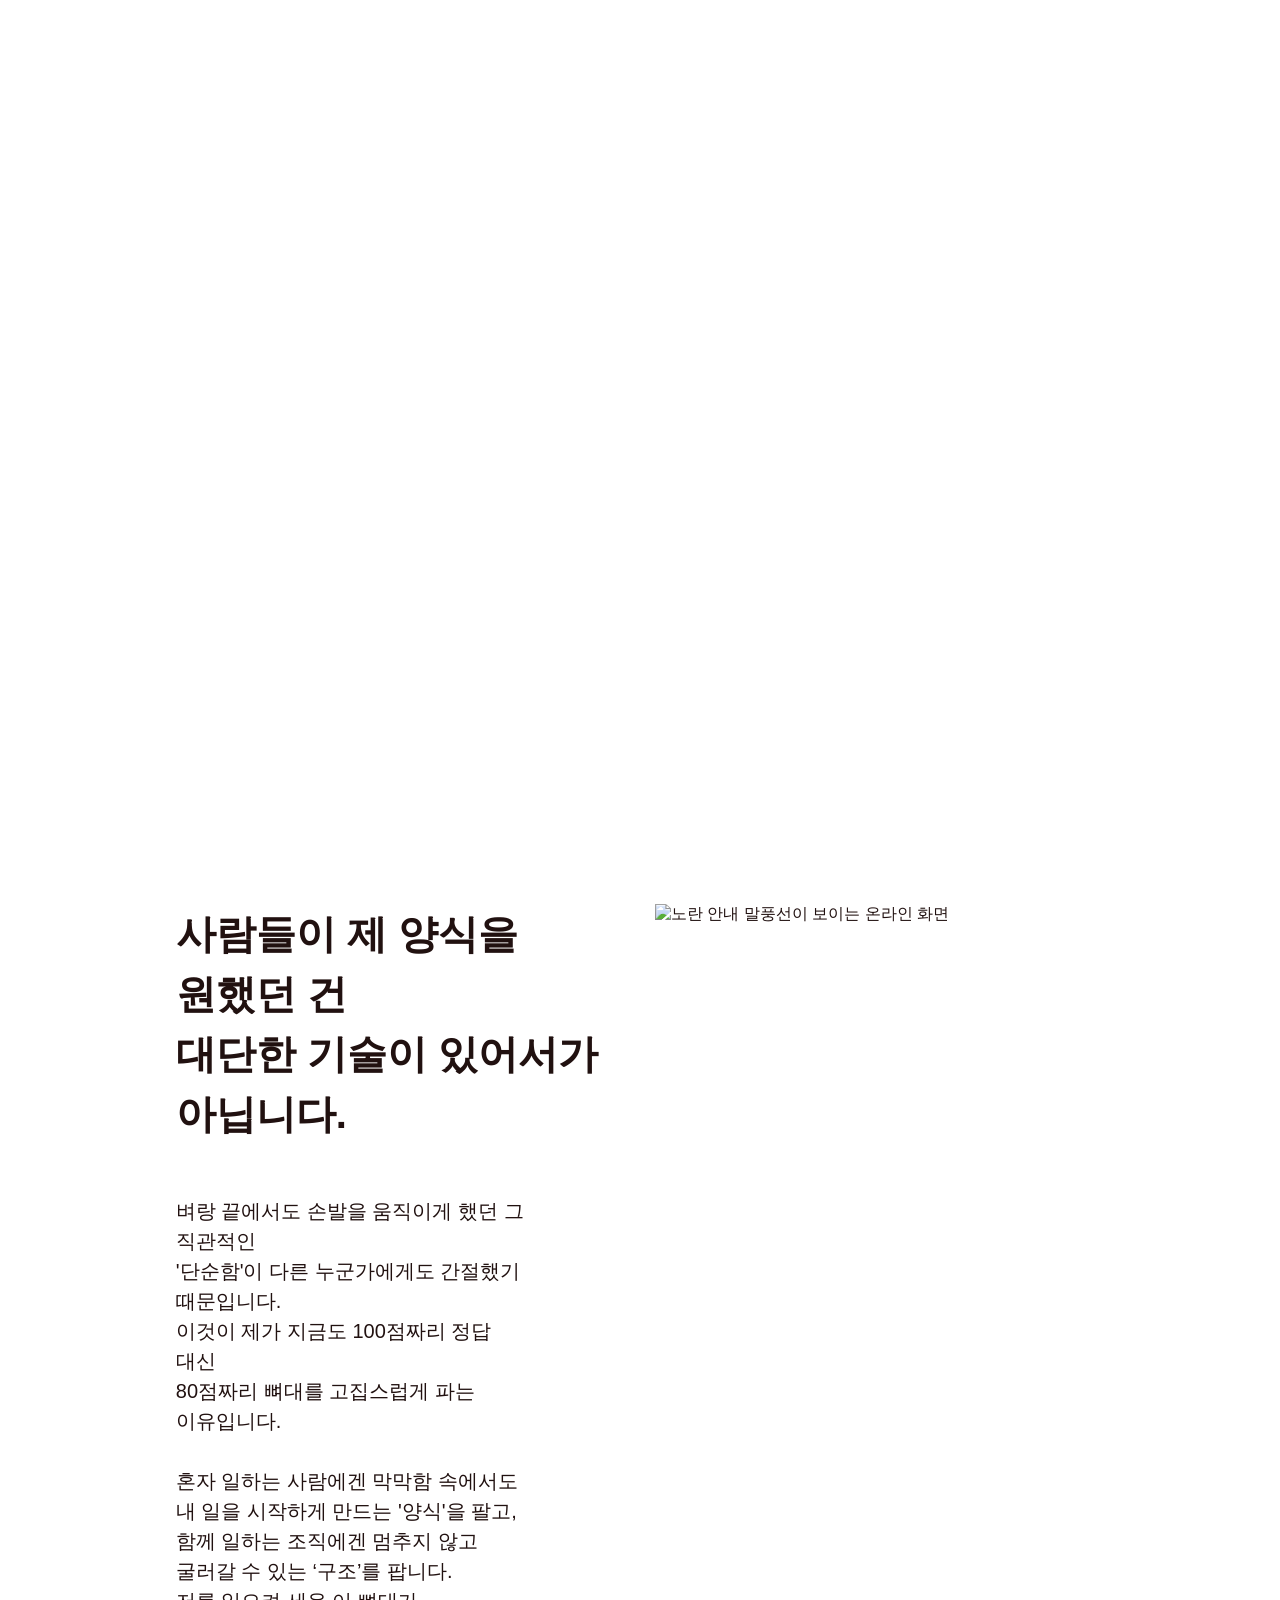
==== commit fcc63683: "Refine car caption and copy" ====
--- a/index.html
+++ b/index.html
@@ -80,7 +80,7 @@
       <section class="text-panel origin-text-section light-section">
         <div class="copy copy-center editorial-copy">
           <p>평범한 사람이라고 생각했습니다.<br>제 인생에서 남들에게 설명할 만한 지점이 있다면, 공대를 나왔다는 것 정도였습니다.<br>그래서 너무나 당연하게 단순한 사실 하나를 채널 이름으로 정했습니다.<br>그렇게 지은 이름이 <strong>‘공대 나온 여자 사람들’</strong>이었습니다.</p>
-          <p>이름을 정했으니 엑셀 창을 열고 무작정 기획안을 썼습니다.<br>멘탈이 나간 상태에서도 기계처럼 엑셀 양식의 빈칸을 채우며 앞으로 나아갔습니다.<br>대단한 철학보단 당장 손에 잡히는 것부터 시작했던 이 생존 과정이,<br>지금의 <strong>’공여사들’</strong>을 만든 진짜 출발점이었습니다.</p>
+          <p>이름을 정했으니 엑셀 창을 열고 무작정 기획안을 썼습니다.<br>멘탈이 나간 상태에서도 기계처럼 엑셀 양식의 빈칸을 채우며 앞으로 나아갔습니다.<br>대단한 철학보단 당장 손에 잡히는 것부터 시작했던 이 생존 과정이,<br>지금의 <strong>‘공여사들’</strong>을 만든 진짜 출발점이었습니다.</p>
         </div>
       </section>
 
@@ -99,7 +99,7 @@
         <div class="horizontal-cover-inner">
           <div class="copy copy-center editorial-copy">
             <h2 class="dark-slide reveal">그래서 돈을 더 준대도 100점짜리 맞춤 제작은 안 합니다.</h2>
-            <p class="dark-slide reveal">제가 매일 기계처럼 채워 넣던 ‘그 양식’을 보시고<br>"돈을 두 배로 낼 테니, 완벽한 시스템을 짜주세요" 라고 찾아오시는 대표님들이 계십니다.<br>하지만 저는 타협하지 않고 오히려 기능을 덜어내라고 말씀드립니다.</p>
+            <p class="dark-slide reveal">제가 매일 기계처럼 채워 넣던 ‘그 양식’을 보시고<br>"돈을 두 배로 낼 테니, 완벽한 시스템을 짜주세요"라고 찾아오시는 대표님들이 계십니다.<br>하지만 저는 타협하지 않고 오히려 기능을 덜어내라고 말씀드립니다.</p>
             <p class="dark-slide reveal">맞춤은 생각보다 가치가 없습니다. 나에게 딱 맞는 자동차를 원하는 사람한테<br>'네가 타고 싶은 차를 직접 그려봐'라고 하면, 결국 손도 못 대고 차를 포기할 거거든요.</p>
           </div>
         </div>
--- a/styles.css
+++ b/styles.css
@@ -368,9 +368,9 @@
 
 .image-six-caption p {
   margin: 0;
-  font-size: 24px;
+  font-size: 21px;
   font-weight: 500;
-  line-height: 38px;
+  line-height: 34px;
   letter-spacing: 0;
 }
 
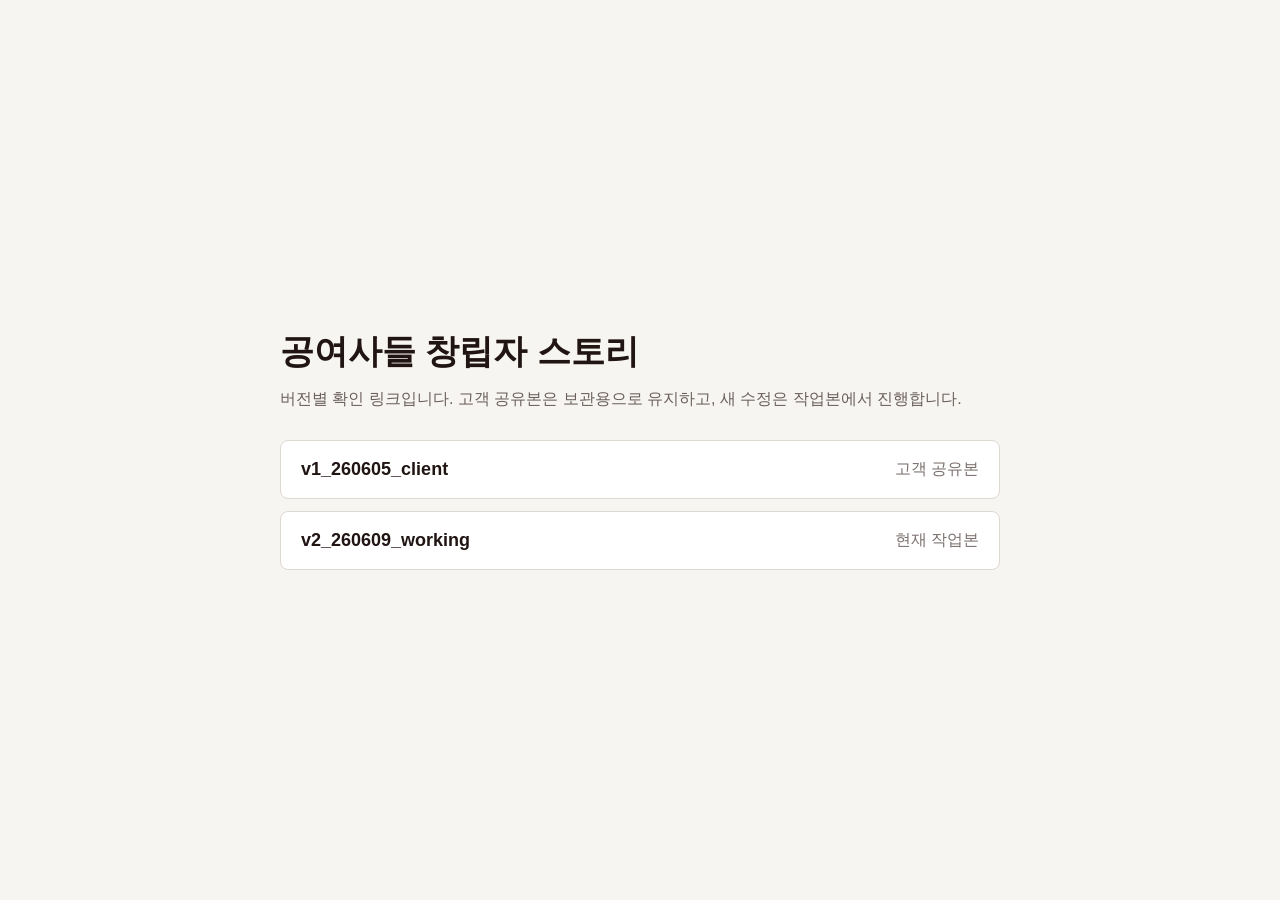
==== commit afe5203c: "Reorganize version folders" ====
--- a/index.html
+++ b/index.html
@@ -1,152 +1,91 @@
 <!doctype html>
 <html lang="ko">
   <head>
-    <meta charset="utf-8">
-    <meta name="viewport" content="width=device-width, initial-scale=1">
-    <title>공여사들 | 창립자 스토리</title>
-    <link rel="stylesheet" href="styles.css">
+    <meta charset="utf-8" />
+    <meta name="viewport" content="width=device-width, initial-scale=1" />
+    <title>공여사들 창립자 스토리 - versions</title>
+    <style>
+      :root {
+        color-scheme: light;
+        font-family:
+          Pretendard,
+          -apple-system,
+          BlinkMacSystemFont,
+          "Segoe UI",
+          sans-serif;
+        color: #211514;
+        background: #f7f5f2;
+      }
+
+      body {
+        margin: 0;
+        min-height: 100vh;
+        display: grid;
+        place-items: center;
+      }
+
+      main {
+        width: min(720px, calc(100vw - 48px));
+      }
+
+      h1 {
+        margin: 0 0 12px;
+        font-size: 34px;
+        line-height: 1.25;
+      }
+
+      p {
+        margin: 0 0 28px;
+        color: #6a5f5d;
+        font-size: 16px;
+        line-height: 1.7;
+      }
+
+      .versions {
+        display: grid;
+        gap: 12px;
+      }
+
+      a {
+        display: flex;
+        justify-content: space-between;
+        gap: 24px;
+        padding: 18px 20px;
+        border: 1px solid #ded8d2;
+        border-radius: 8px;
+        color: inherit;
+        background: #fff;
+        text-decoration: none;
+      }
+
+      a:hover {
+        border-color: #50af8a;
+      }
+
+      strong {
+        font-size: 18px;
+      }
+
+      span {
+        color: #7a706d;
+      }
+    </style>
   </head>
   <body>
-    <div class="page-shell">
-      <main>
-      <section class="hero dark-section" id="about" data-effect="hero">
-        <div class="paper-mark" aria-hidden="true">
-          <svg viewBox="0 0 140.09 185" xmlns="http://www.w3.org/2000/svg" role="presentation" focusable="false">
-            <polygon points=".09 0 .09 185 140.09 185 140.09 39 92.09 0 .09 0" fill="#d3e9dd"/>
-            <path d="M140.09,39h-48V0l48,39Z" fill="#85e5ac"/>
-          </svg>
-        </div>
-        <div class="copy copy-center editorial-copy">
-          <h1>거창한 비전보다, 볼품없는 양식 하나가<br>사람을 움직이게 할 때가 있습니다.</h1>
-          <p>혁신, 스케일업, 유니콘… 세상에는 가슴 뛰게 하는 멋진 단어들이 참 많습니다.</p>
-          <p>하지만 매일 아침 우리를 책상 앞에 앉히고,<br>기어코 오늘 분량의 일을 끝내게 만드는 건 그런 거창한 비전이 아닐 때가 많습니다.</p>
-          <p>어제 적어둔 투박한 메모. 매일 쓰는 체크리스트.<br>아무 생각 없이 열어도 다시 일을 시작하게 만드는 한 장의 양식.<br>저는 그런 작고 단순한 기준의 힘을 믿습니다.</p>
-          <p>이것의 진짜 위력을 처음 깨달은 곳은, 역설적이게도 가장 화려한 기획서가 난무하던 대기업에서였습니다.</p>
-        </div>
-        <figure class="hero-phone">
-          <img src="1.png?v=20260605-1317" alt="스마트폰 화면 속 공유된 업무 양식 이미지">
-        </figure>
-      </section>
+    <main>
+      <h1>공여사들 창립자 스토리</h1>
+      <p>버전별 확인 링크입니다. 고객 공유본은 보관용으로 유지하고, 새 수정은 작업본에서 진행합니다.</p>
 
-      <section class="split-section light-section" id="template">
-        <div class="copy">
-          <h2>사람들은 제가 생각한<br>방식대로 움직이지 않았습니다.</h2>
-          <p><strong>‘이 정도면 누구나 이해하겠지.’</strong></p>
-          <p>대기업에서 전 국민이 쓰는 통신 서비스의<br>투자 전략을 세우던 시절,<br>저는 단단히 착각하고 있었습니다.</p>
-          <p>수백 장의 분석 보고서와 완벽한 기획서가 있으면<br>사람들이 알아서 따라올 거라고요.<br>친절하게 설명하면 누구나 이해할 거라고요.</p>
-          <p>하지만 1만 명이 넘는 거대한 조직 안팎으로<br>별의별 사람들을 다 겪어보니 현실은 달랐습니다.</p>
-        </div>
-        <figure class="image-card reveal reveal-from-right">
-          <img src="2.jpg?v=20260605-1317" alt="사무실 책상과 모니터가 놓인 업무 공간">
-        </figure>
-        <figure class="image-card reveal reveal-from-left">
-          <img src="3.png?v=20260605-1317" alt="자산현황 표가 인쇄된 종이">
-        </figure>
-        <div class="copy">
-          <p><strong>사람들은 생각보다 꼼꼼히 읽지 않았습니다.</strong></p>
-          <p>같은 화면을 보고도 서로 다른 곳에서 막혔고,<br>같은 문장을 읽고도 전혀 다른 말을 했습니다.</p>
-          <p>수많은 사람들을 설득할 필요 없이 행동하게 만든 건,<br>제가 생각했던 상식보다 가장 바닥의 기준에 맞춘<br><strong>‘단순한 프레임’</strong> 하나였습니다.</p>
-          <p>어디서 시작해야 하는지.<br>무엇을 먼저 눌러야 하는지.<br>다음에는 뭘 하면 되는지.</p>
-          <p>사람은 친절한 설명을 들었을 때가 아니라,<br>생각할 필요조차 없을 만큼 머리를 덜 쓰고<br>따라갈 수 있는 뼈대가 쥐어졌을 때<br>비로소 움직였습니다.</p>
-        </div>
-      </section>
-
-      <section class="system-title dark-section" id="system" data-effect="panel">
-        <div class="copy copy-center editorial-copy">
-          <h2>이 단순한 진리는 전재산 1억을 잃고<br>모든 게 멈췄을 때도 똑같이 통했습니다.</h2>
-        </div>
-      </section>
-
-      <section class="system-image-section">
-        <figure class="wide-image rise-image image-four-rise">
-          <img src="4.png?v=20260605-1317" alt="노트북 화면에 열린 스프레드시트 업무표">
-        </figure>
-      </section>
-
-      <section class="quote-section light-section system-quote" data-effect="cover-panel">
-        <div class="quote editorial-copy">
-          <p>1억 원이라는 큰 돈을 사기당하고 일상이 완전히 멈춰버린 시절이 있었습니다.<br>그때 저를 다시 움직인 건 대단한 용기나 긍정적인 마인드가 아니었습니다.<br>멋진 꿈도, 사업 계획도 아니었습니다.</p>
-          <p>저는 복잡한 감정들을 치워버리고, 당장 제가 딛고 설 수 있는 몇 가지만 남겼습니다.</p>
-          <strong class="quote-punch reveal">“지금 할 수 있는 게 뭐지? 유튜브를 해보자.<br>내 인생에 특이한 게 뭐가 있지? 아, 나 공대 나왔지.”</strong>
-        </div>
-      </section>
-
-      <section class="image-panel image-five-section light-section" id="blog">
-        <figure class="full-image">
-          <img src="5.png?v=20260605-1317" alt="창가에 놓인 공여사들 머그컵">
-        </figure>
-      </section>
-
-      <section class="text-panel origin-text-section light-section">
-        <div class="copy copy-center editorial-copy">
-          <p>평범한 사람이라고 생각했습니다.<br>제 인생에서 남들에게 설명할 만한 지점이 있다면, 공대를 나왔다는 것 정도였습니다.<br>그래서 너무나 당연하게 단순한 사실 하나를 채널 이름으로 정했습니다.<br>그렇게 지은 이름이 <strong>‘공대 나온 여자 사람들’</strong>이었습니다.</p>
-          <p>이름을 정했으니 엑셀 창을 열고 무작정 기획안을 썼습니다.<br>멘탈이 나간 상태에서도 기계처럼 엑셀 양식의 빈칸을 채우며 앞으로 나아갔습니다.<br>대단한 철학보단 당장 손에 잡히는 것부터 시작했던 이 생존 과정이,<br>지금의 <strong>‘공여사들’</strong>을 만든 진짜 출발점이었습니다.</p>
-        </div>
-      </section>
-
-      <section class="image-panel image-six-section light-section horizontal-cover">
-        <div class="horizontal-cover-inner">
-          <div class="image-six-caption">
-            <p>만약 나에게 딱 맞는 자동차를 원하는 사람한테<br>'네가 타고 싶은 차를 직접 그려봐'라고 하면,<br>제대로 그릴 수 있을까요?</p>
-          </div>
-          <figure class="full-image">
-            <img src="6.png?v=20260605-1317" alt="자동차 내부 대시보드">
-          </figure>
-        </div>
-      </section>
-
-      <section class="text-panel dark-argument-section dark-section horizontal-cover">
-        <div class="horizontal-cover-inner">
-          <div class="copy copy-center editorial-copy">
-            <h2 class="dark-slide reveal">그래서 돈을 더 준대도 100점짜리 맞춤 제작은 안 합니다.</h2>
-            <p class="dark-slide reveal">제가 매일 기계처럼 채워 넣던 ‘그 양식’을 보시고<br>"돈을 두 배로 낼 테니, 완벽한 시스템을 짜주세요"라고 찾아오시는 대표님들이 계십니다.<br>하지만 저는 타협하지 않고 오히려 기능을 덜어내라고 말씀드립니다.</p>
-            <p class="dark-slide reveal">맞춤은 생각보다 가치가 없습니다. 나에게 딱 맞는 자동차를 원하는 사람한테<br>'네가 타고 싶은 차를 직접 그려봐'라고 하면, 결국 손도 못 대고 차를 포기할 거거든요.</p>
-          </div>
-        </div>
-      </section>
-
-      <section class="split-section light-section" id="insight">
-        <div class="copy">
-          <h2>사람들이 제 양식을 원했던 건<br>대단한 기술이 있어서가 아닙니다.</h2>
-          <p>벼랑 끝에서도 손발을 움직이게 했던 그 직관적인<br>'단순함'이 다른 누군가에게도 간절했기 때문입니다.<br>이것이 제가 지금도 100점짜리 정답 대신<br>80점짜리 뼈대를 고집스럽게 파는 이유입니다.</p>
-          <p>혼자 일하는 사람에겐 막막함 속에서도<br>내 일을 시작하게 만드는 '양식'을 팔고,<br>함께 일하는 조직에겐 멈추지 않고<br>굴러갈 수 있는 ‘구조’를 팝니다.<br>저를 일으켜 세운 이 뼈대가,<br>시작을 앞당기고 끝까지 지속하게 만드는<br>현실적인 무기가 되길 바라면서요.</p>
-        </div>
-        <figure class="image-card">
-          <img src="7.png?v=20260605-1317" alt="노란 안내 말풍선이 보이는 온라인 화면">
-        </figure>
-      </section>
-
-      <section class="closing light-section">
-        <div class="copy copy-center">
-          <h2 class="closing-title reveal">앞으로도 제 고집은 변하지 않을 겁니다.</h2>
-        </div>
-        <figure class="wide-image soft">
-          <img src="8.jpg?v=20260605-1317" alt="포스트잇이 붙은 책상 너머 업무 중인 사람">
-        </figure>
-      </section>
-
-      <section class="motion-scroll-section" aria-label="도형 스크롤 모션">
-        <div class="motion-scroll-sticky">
-          <div class="motion-copy" aria-live="polite">
-            <h2 class="motion-copy-line" data-copy-index="0">버리고</h2>
-            <h2 class="motion-copy-line" data-copy-index="1">남기고</h2>
-            <h2 class="motion-copy-line" data-copy-index="2">고정하고</h2>
-          </div>
-          <svg class="motion-canvas" viewBox="0 0 944 708" overflow="visible" role="img" aria-label="흩어진 도형이 원형 시스템으로 정돈되는 스크롤 모션">
-            <g class="non-circle-layer"></g>
-            <g class="morph-layer"></g>
-            <g class="circle-layer"></g>
-            <g class="disc-layer"></g>
-            <g class="grid-piece-layer"></g>
-            <g class="grid-fill-layer"></g>
-            <g class="grid-line-layer"></g>
-          </svg>
-        </div>
-      </section>
-      </main>
-    </div>
-
-    <script src="script.js"></script>
-    <script type="module" src="motion-scroll.js"></script>
+      <div class="versions">
+        <a href="./v1_260605_client/">
+          <strong>v1_260605_client</strong>
+          <span>고객 공유본</span>
+        </a>
+        <a href="./v2_260609_working/">
+          <strong>v2_260609_working</strong>
+          <span>현재 작업본</span>
+        </a>
+      </div>
+    </main>
   </body>
 </html>
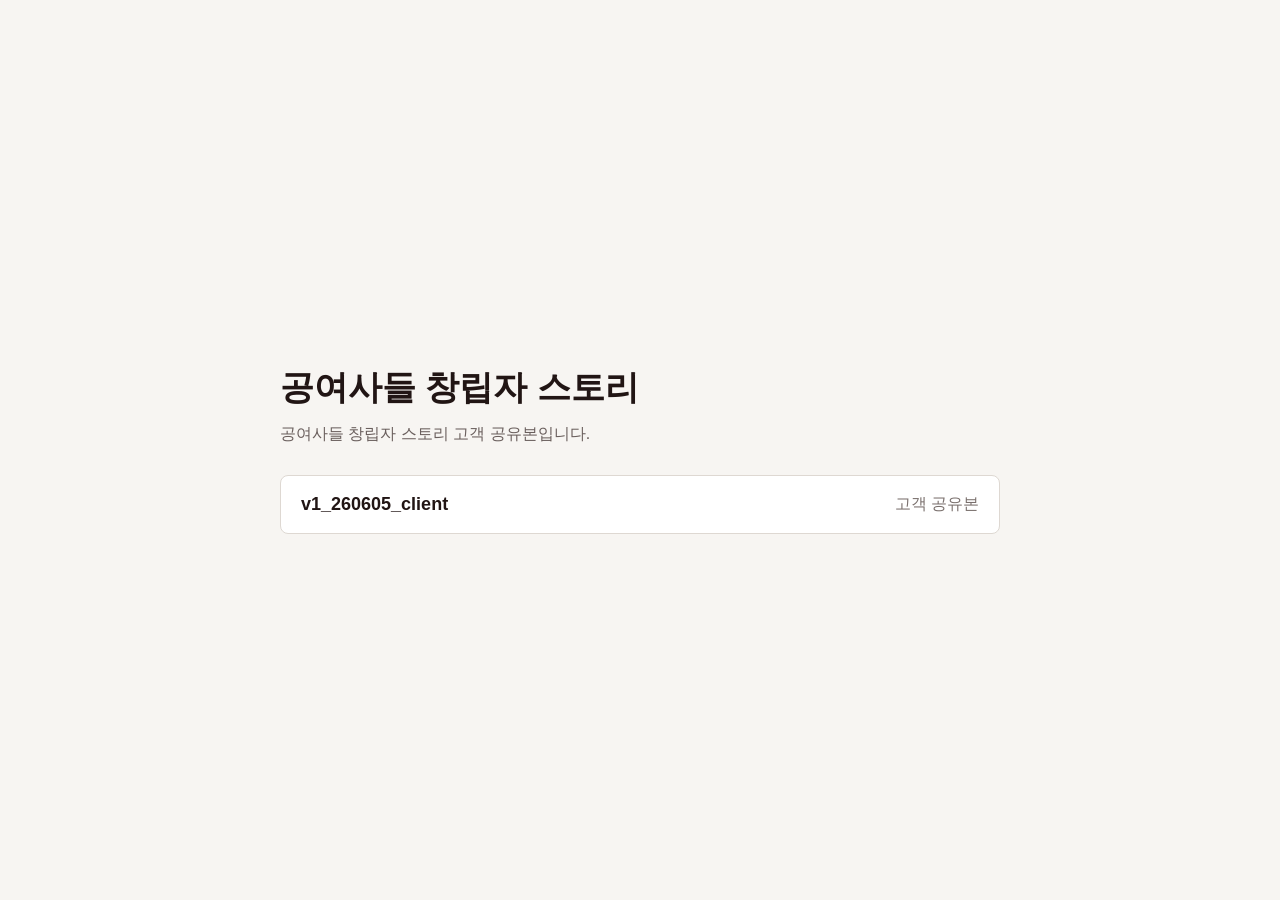
==== commit 712136aa: "Hide working version from client links" ====
--- a/index.html
+++ b/index.html
@@ -74,17 +74,13 @@
   <body>
     <main>
       <h1>공여사들 창립자 스토리</h1>
-      <p>버전별 확인 링크입니다. 고객 공유본은 보관용으로 유지하고, 새 수정은 작업본에서 진행합니다.</p>
+      <p>공여사들 창립자 스토리 고객 공유본입니다.</p>
 
       <div class="versions">
         <a href="./v1_260605_client/">
           <strong>v1_260605_client</strong>
           <span>고객 공유본</span>
         </a>
-        <a href="./v2_260609_working/">
-          <strong>v2_260609_working</strong>
-          <span>현재 작업본</span>
-        </a>
       </div>
     </main>
   </body>
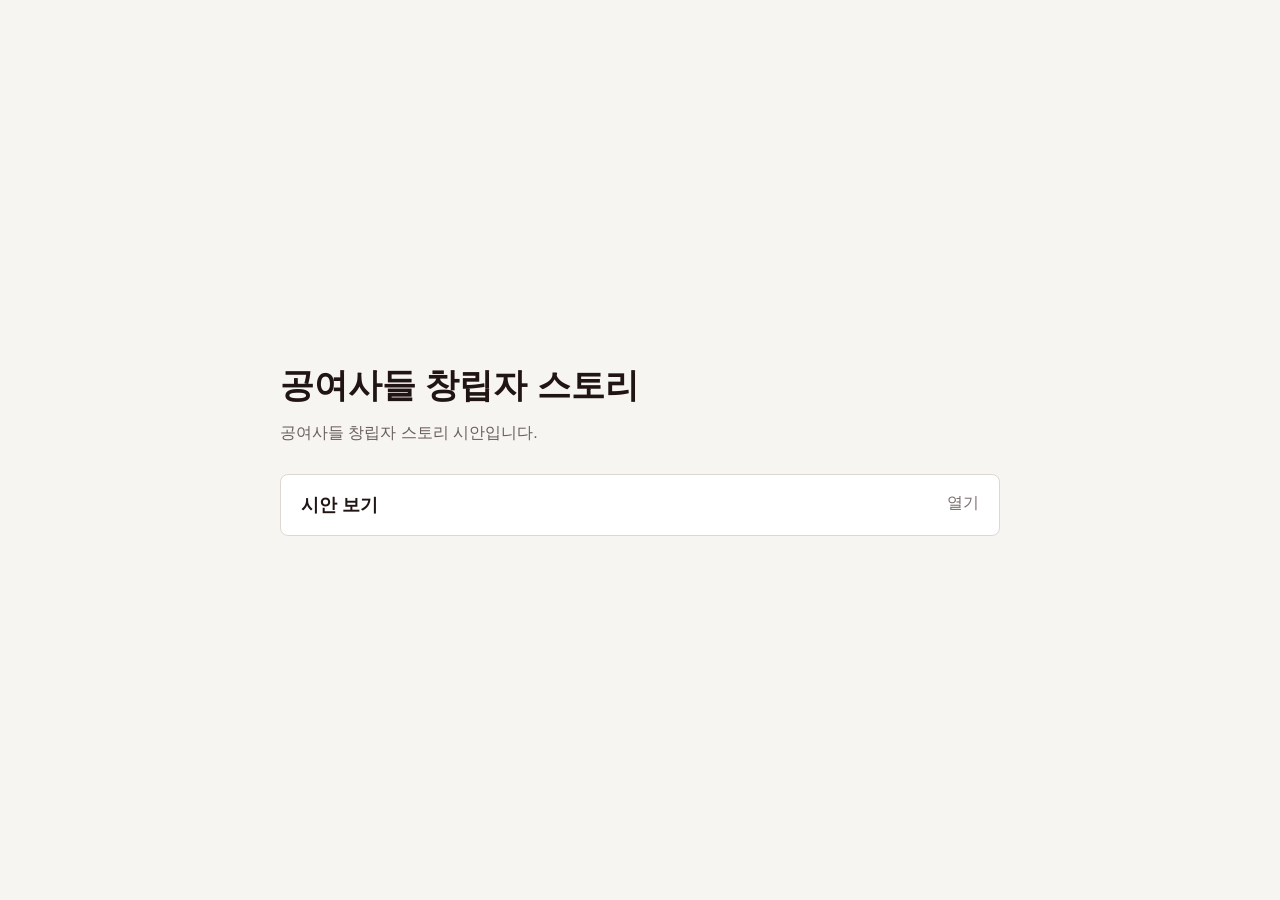
==== commit d89345f7: "Clean client preview entry" ====
--- a/index.html
+++ b/index.html
@@ -3,7 +3,7 @@
   <head>
     <meta charset="utf-8" />
     <meta name="viewport" content="width=device-width, initial-scale=1" />
-    <title>공여사들 창립자 스토리 - versions</title>
+    <title>공여사들 창립자 스토리</title>
     <style>
       :root {
         color-scheme: light;
@@ -74,12 +74,12 @@
   <body>
     <main>
       <h1>공여사들 창립자 스토리</h1>
-      <p>공여사들 창립자 스토리 고객 공유본입니다.</p>
+      <p>공여사들 창립자 스토리 시안입니다.</p>
 
       <div class="versions">
-        <a href="./v1_260605_client/">
-          <strong>v1_260605_client</strong>
-          <span>고객 공유본</span>
+        <a href="./preview/">
+          <strong>시안 보기</strong>
+          <span>열기</span>
         </a>
       </div>
     </main>
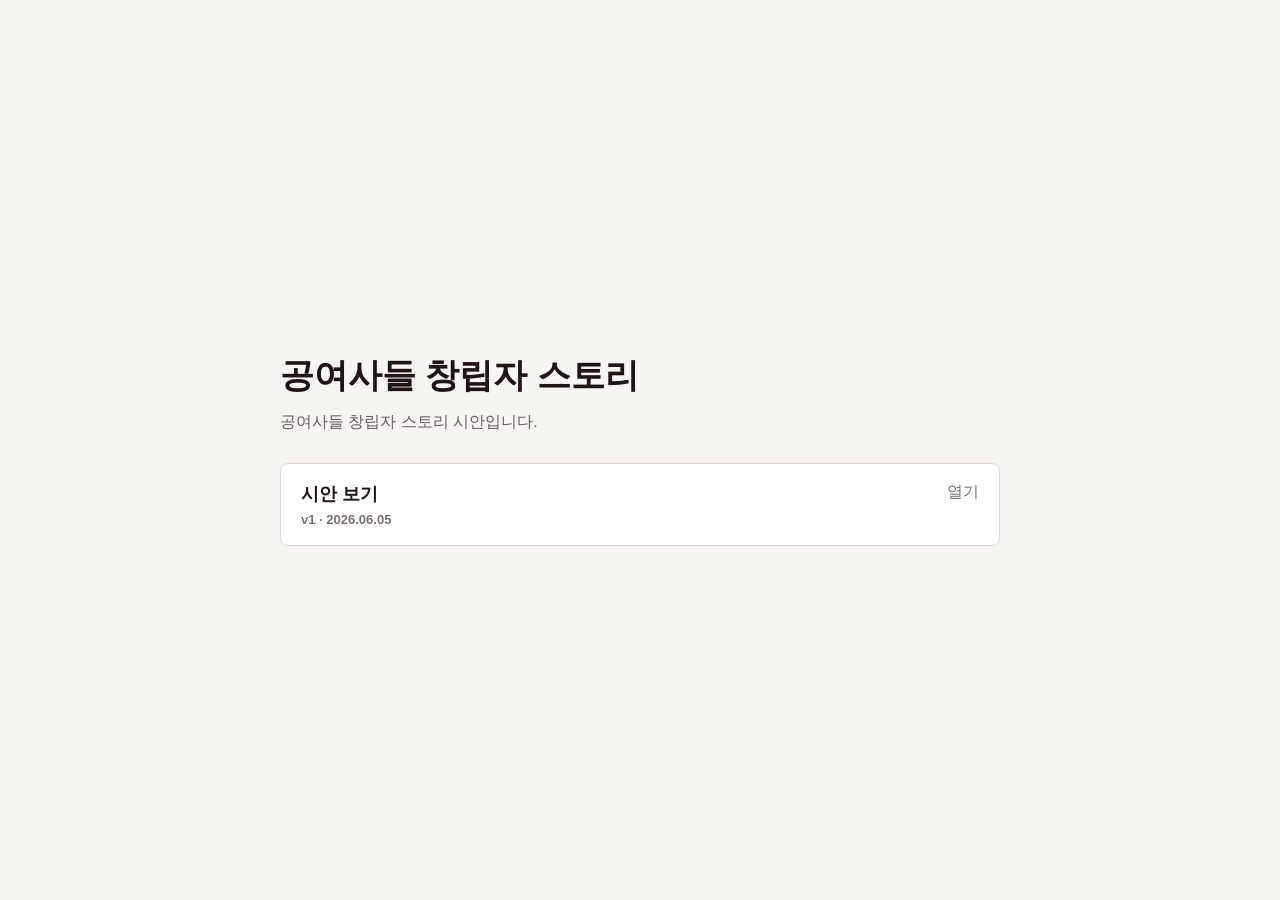
==== commit e7b4c36c: "Show preview version date" ====
--- a/index.html
+++ b/index.html
@@ -66,6 +66,14 @@
         font-size: 18px;
       }
 
+      small {
+        display: block;
+        margin-top: 6px;
+        color: #7a706d;
+        font-size: 13px;
+        font-weight: 600;
+      }
+
       span {
         color: #7a706d;
       }
@@ -78,7 +86,10 @@
 
       <div class="versions">
         <a href="./preview/">
-          <strong>시안 보기</strong>
+          <strong>
+            시안 보기
+            <small>v1 · 2026.06.05</small>
+          </strong>
           <span>열기</span>
         </a>
       </div>
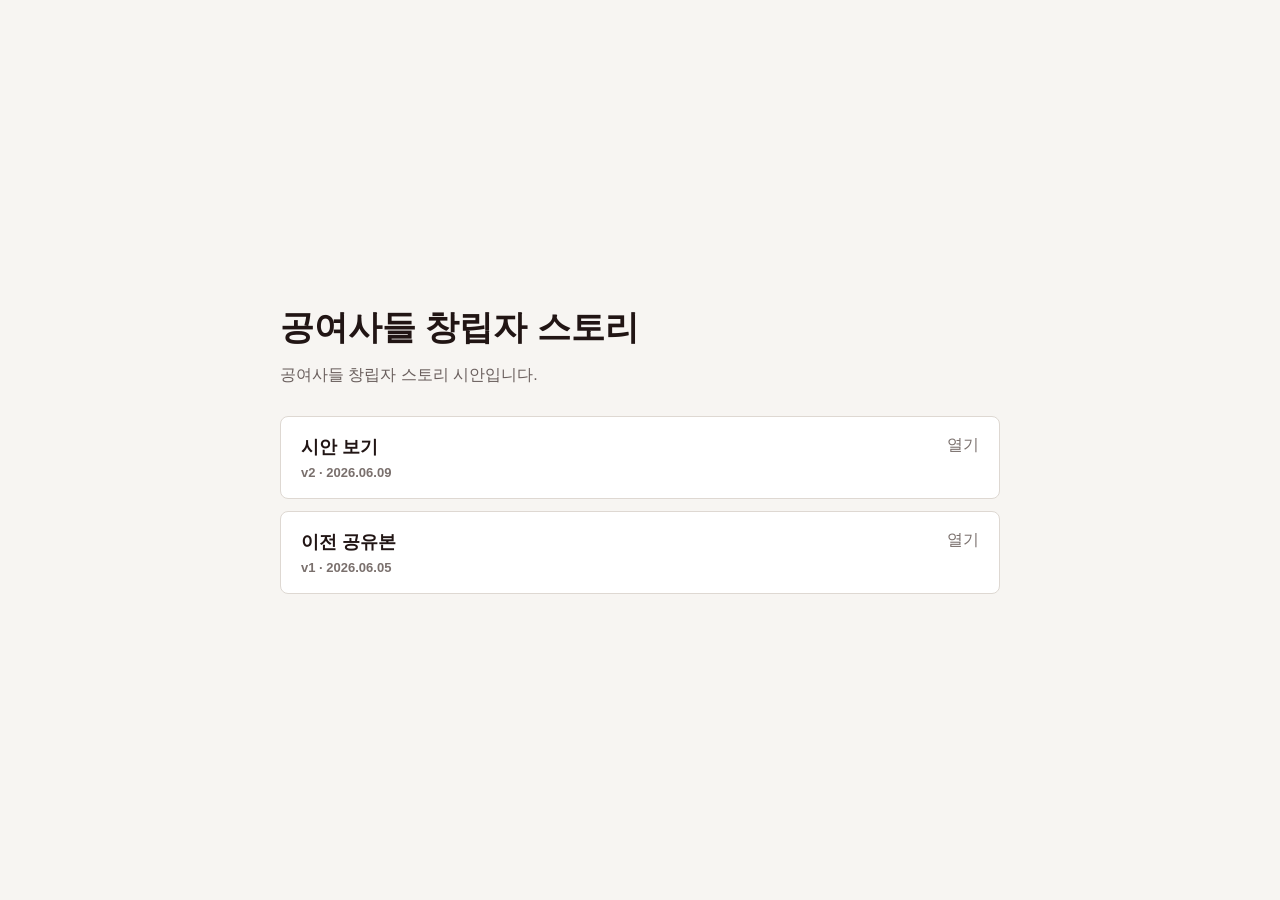
==== commit f72cc0db: "Publish v2 founder story preview" ====
--- a/index.html
+++ b/index.html
@@ -88,6 +88,13 @@
         <a href="./preview/">
           <strong>
             시안 보기
+            <small>v2 · 2026.06.09</small>
+          </strong>
+          <span>열기</span>
+        </a>
+        <a href="./v1_260605_client/">
+          <strong>
+            이전 공유본
             <small>v1 · 2026.06.05</small>
           </strong>
           <span>열기</span>
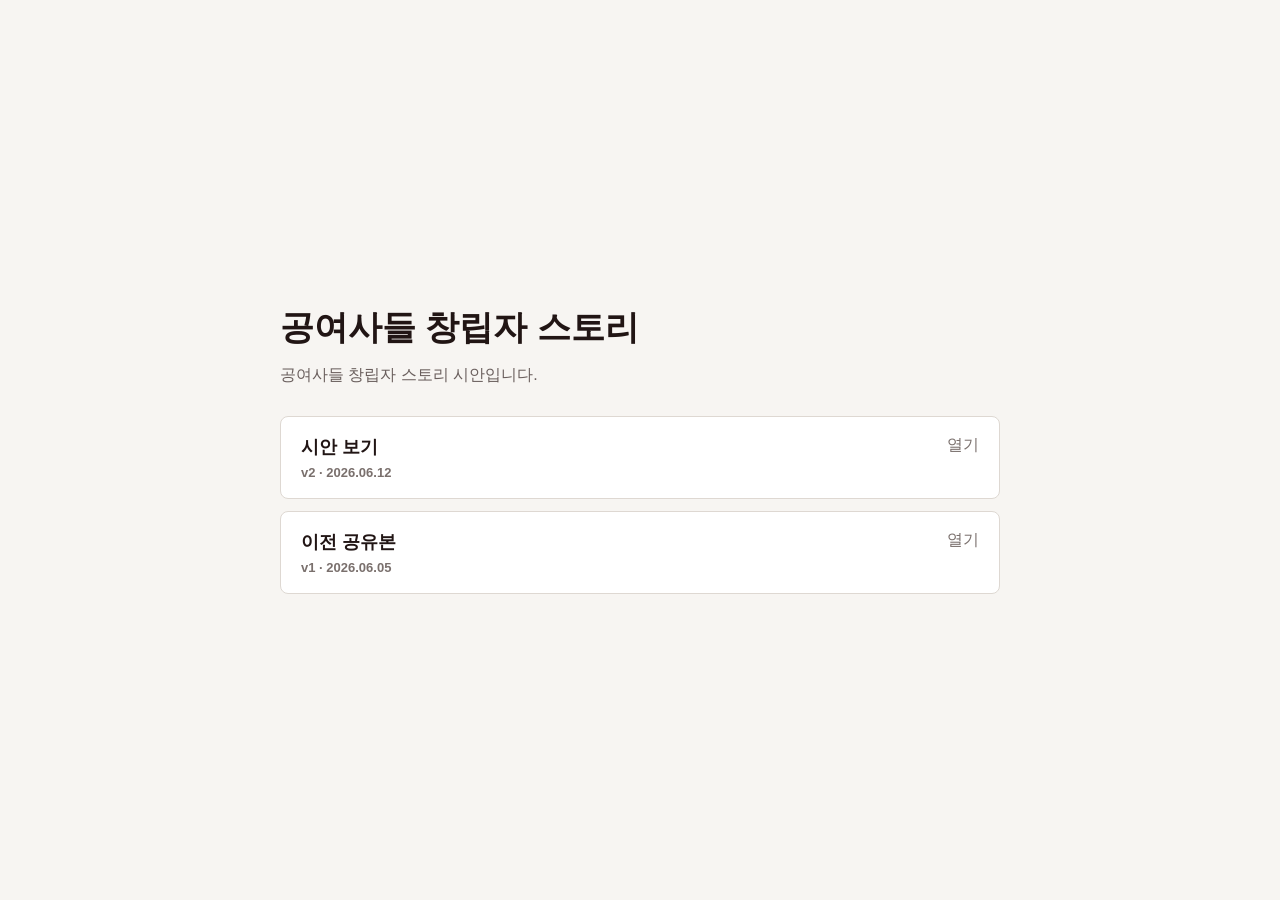
==== commit 64dbec91: "Prepare v2 client preview for June 12" ====
--- a/index.html
+++ b/index.html
@@ -88,7 +88,7 @@
         <a href="./preview/">
           <strong>
             시안 보기
-            <small>v2 · 2026.06.09</small>
+            <small>v2 · 2026.06.12</small>
           </strong>
           <span>열기</span>
         </a>
